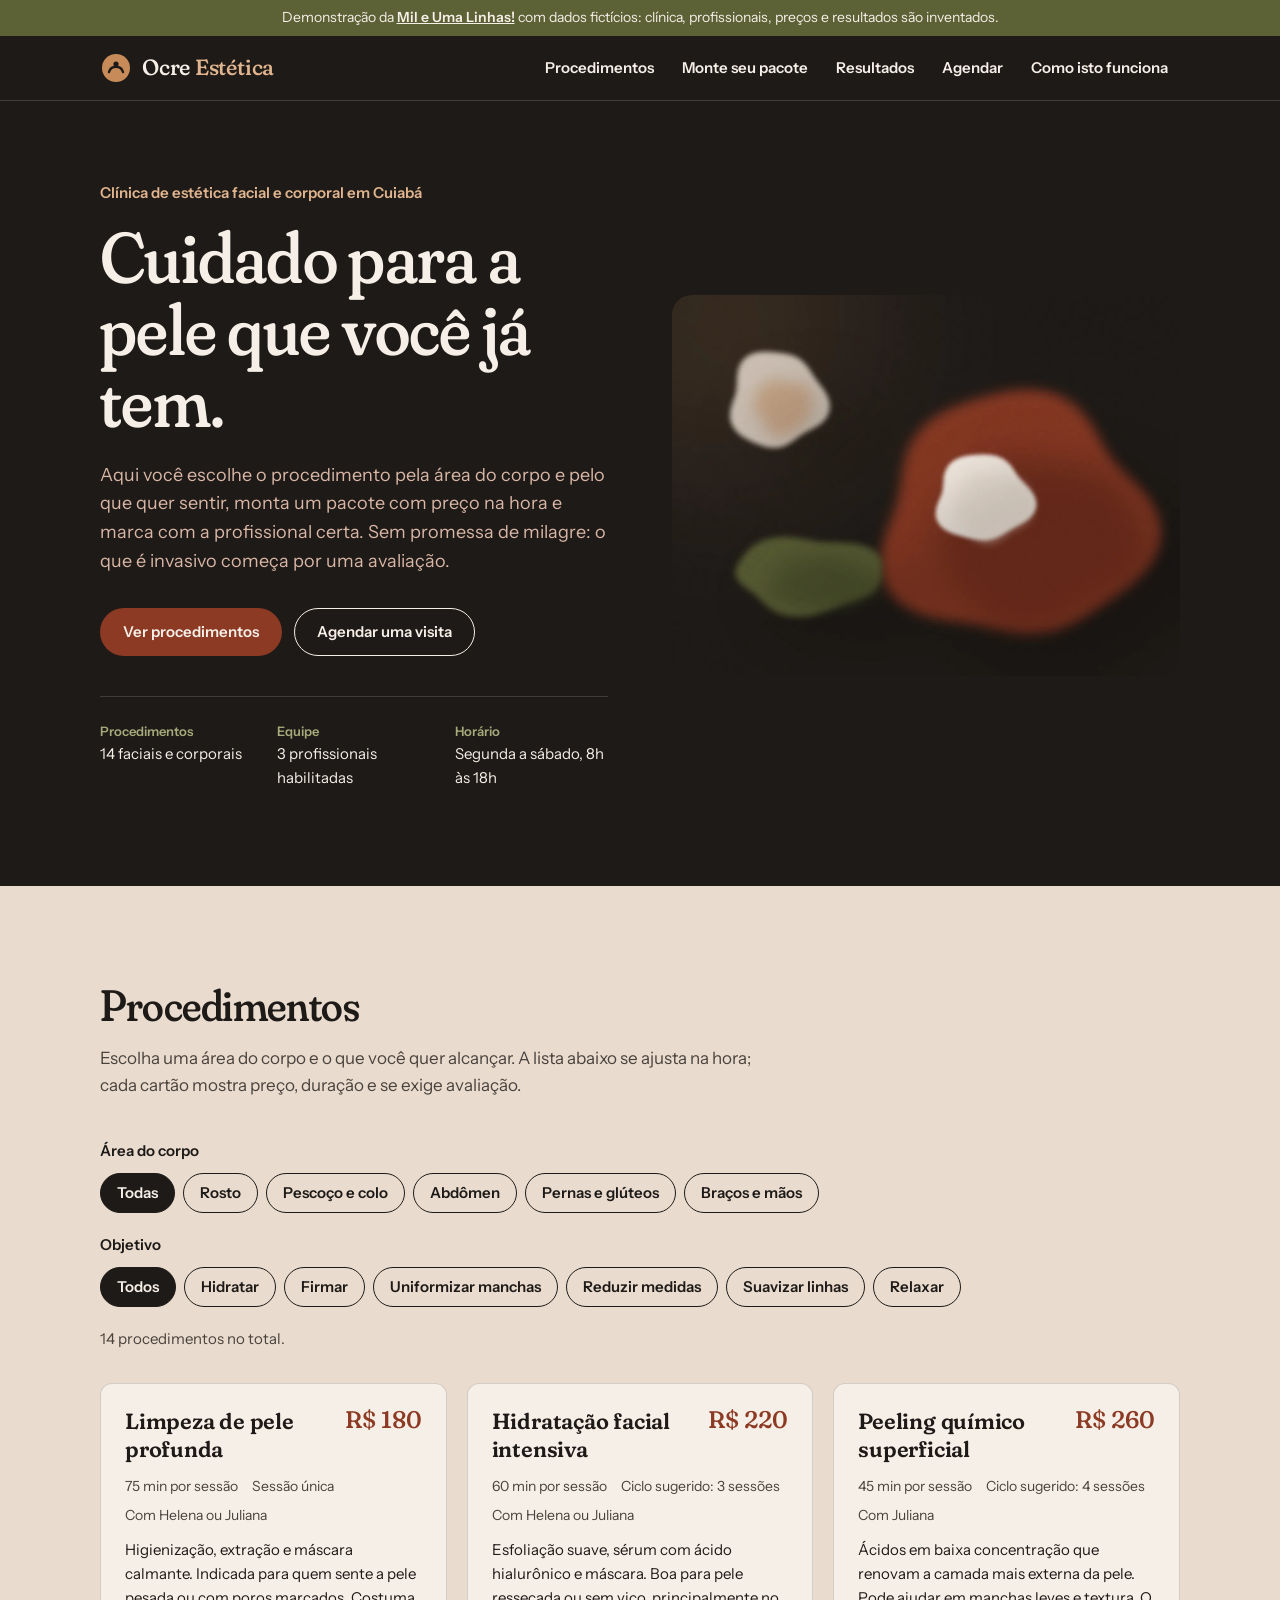
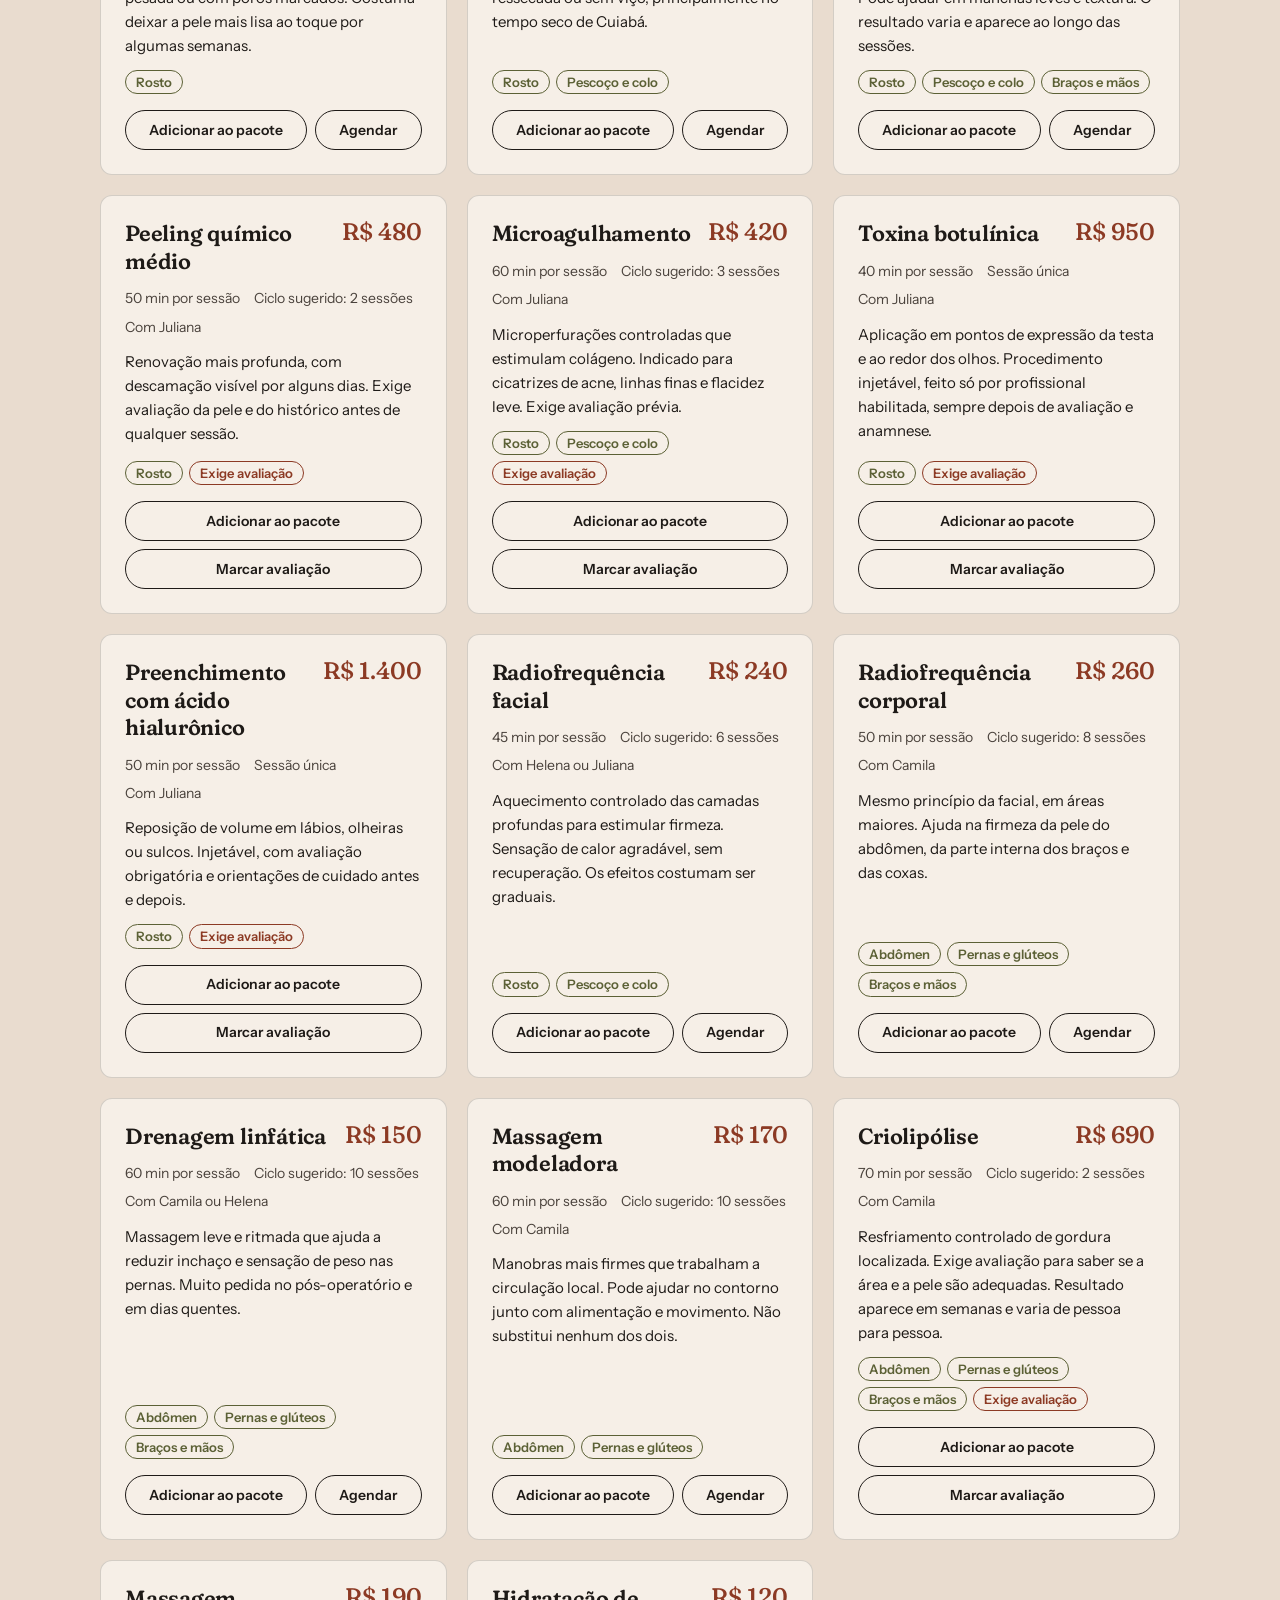
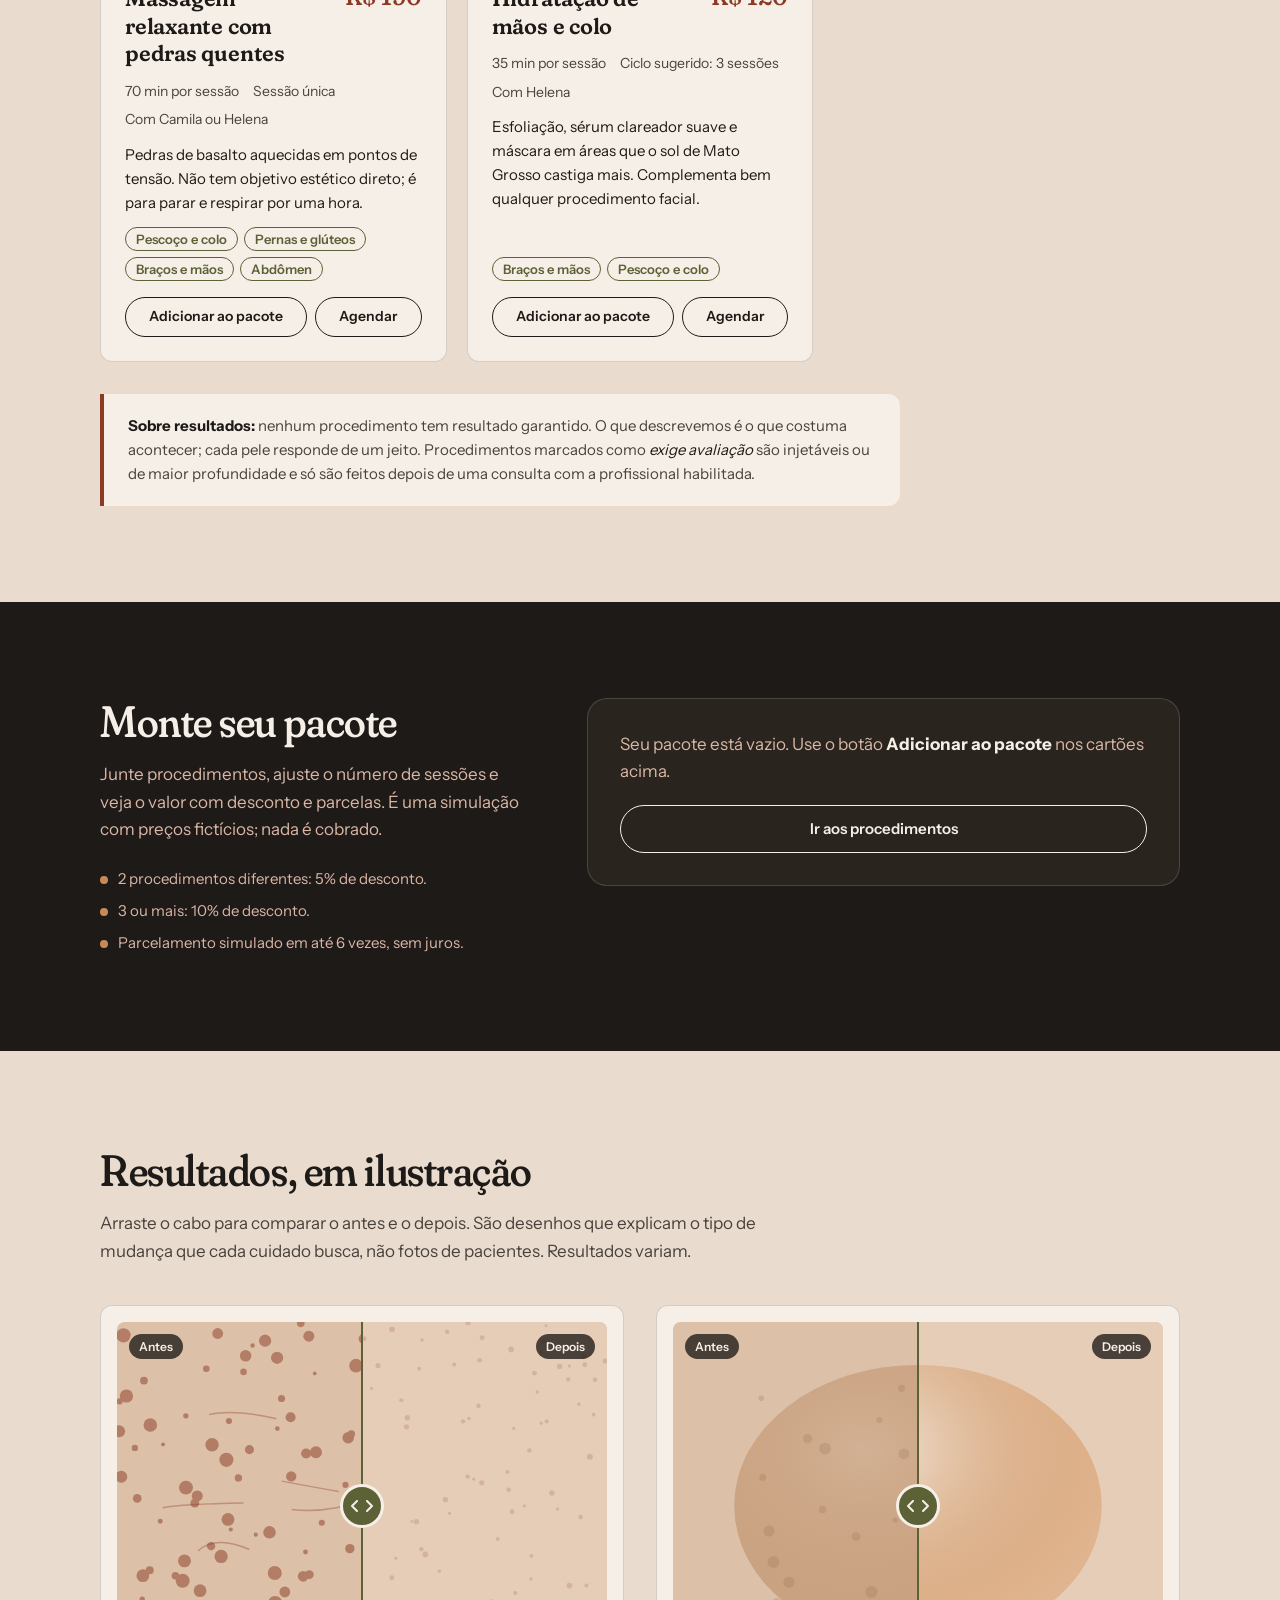
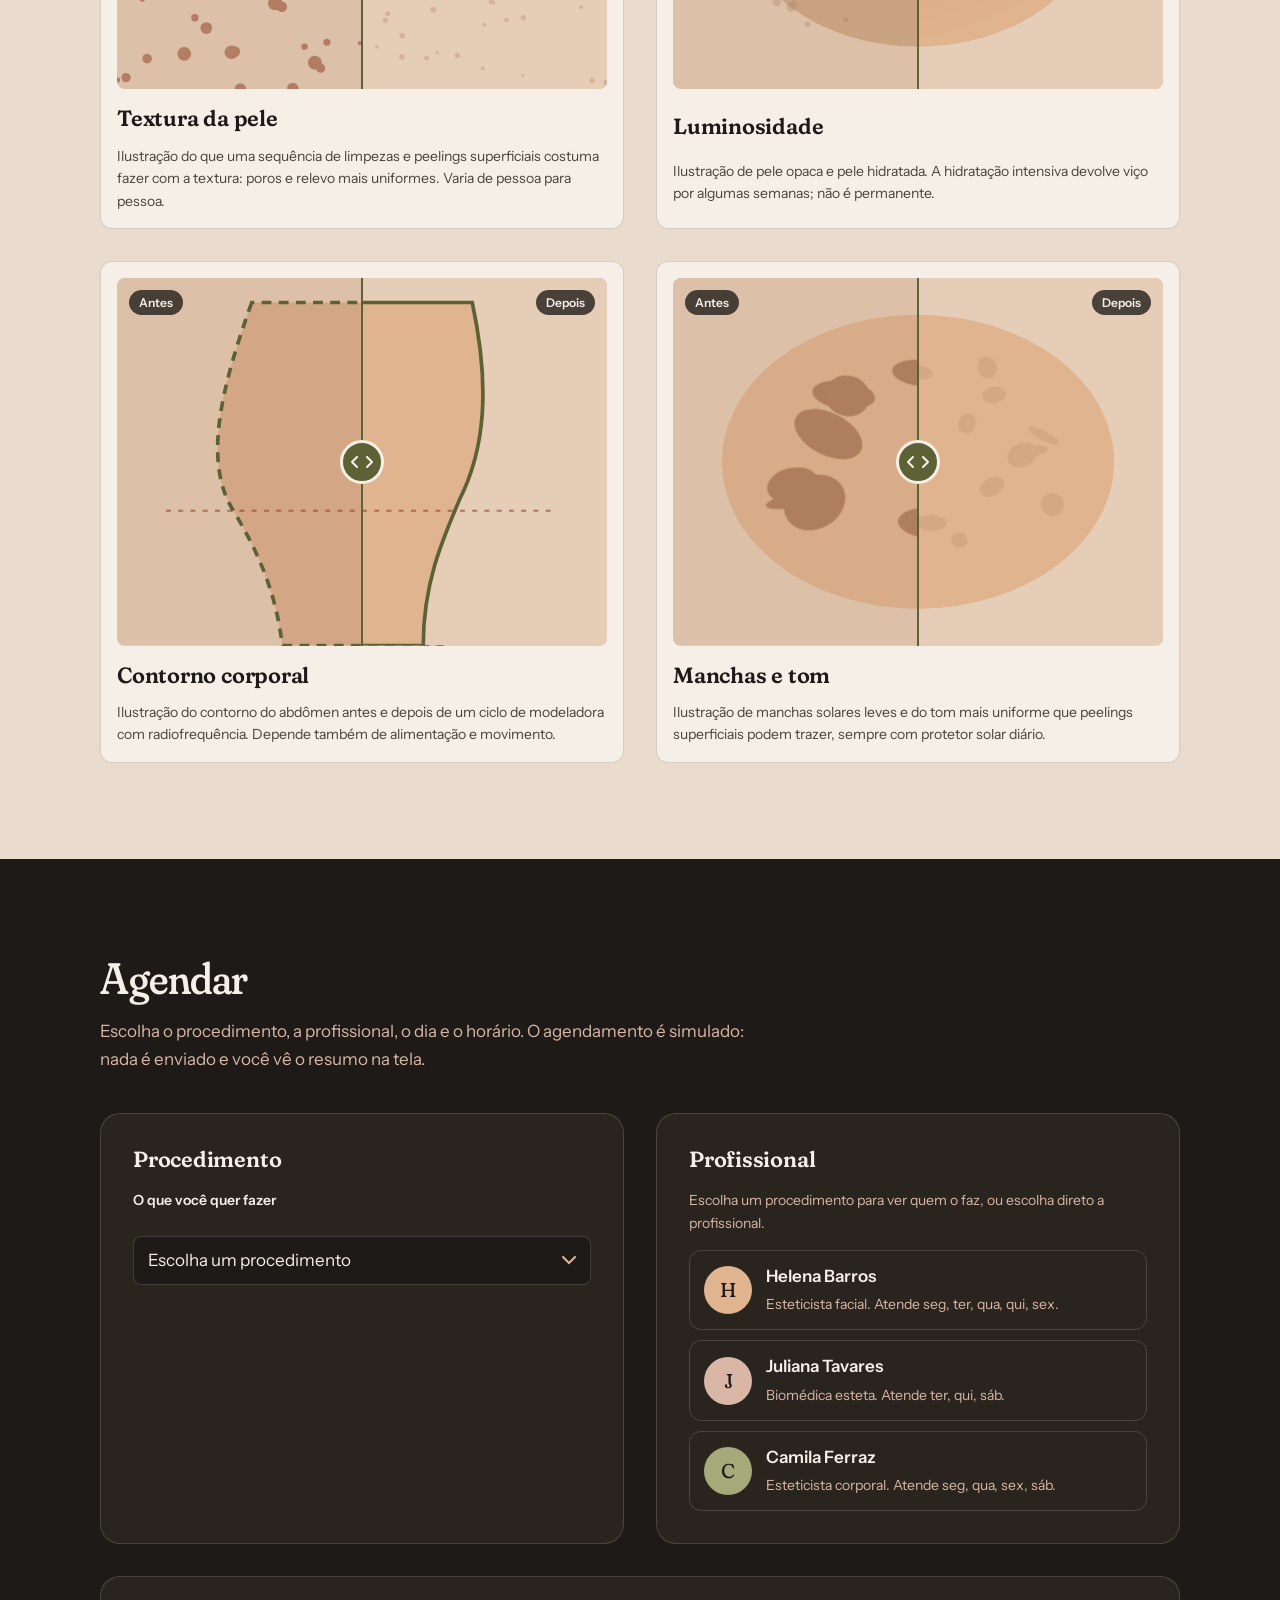
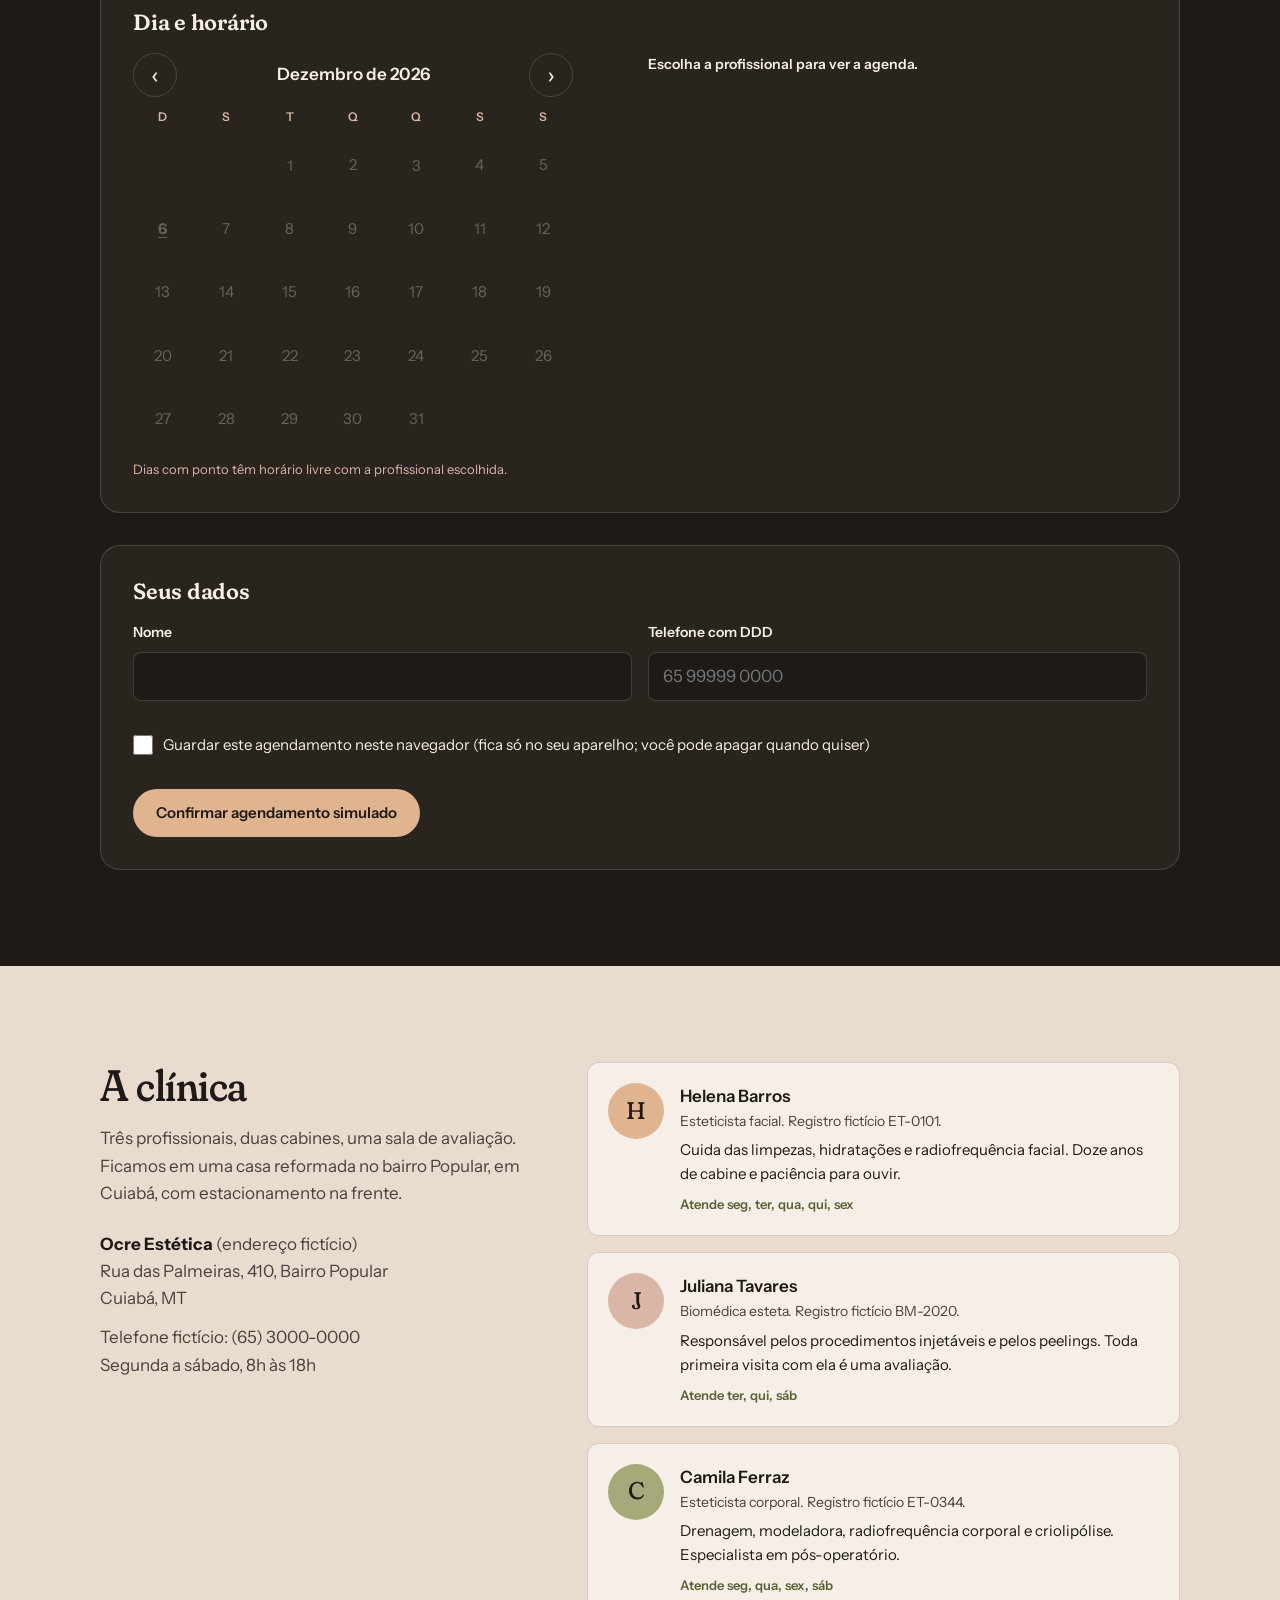
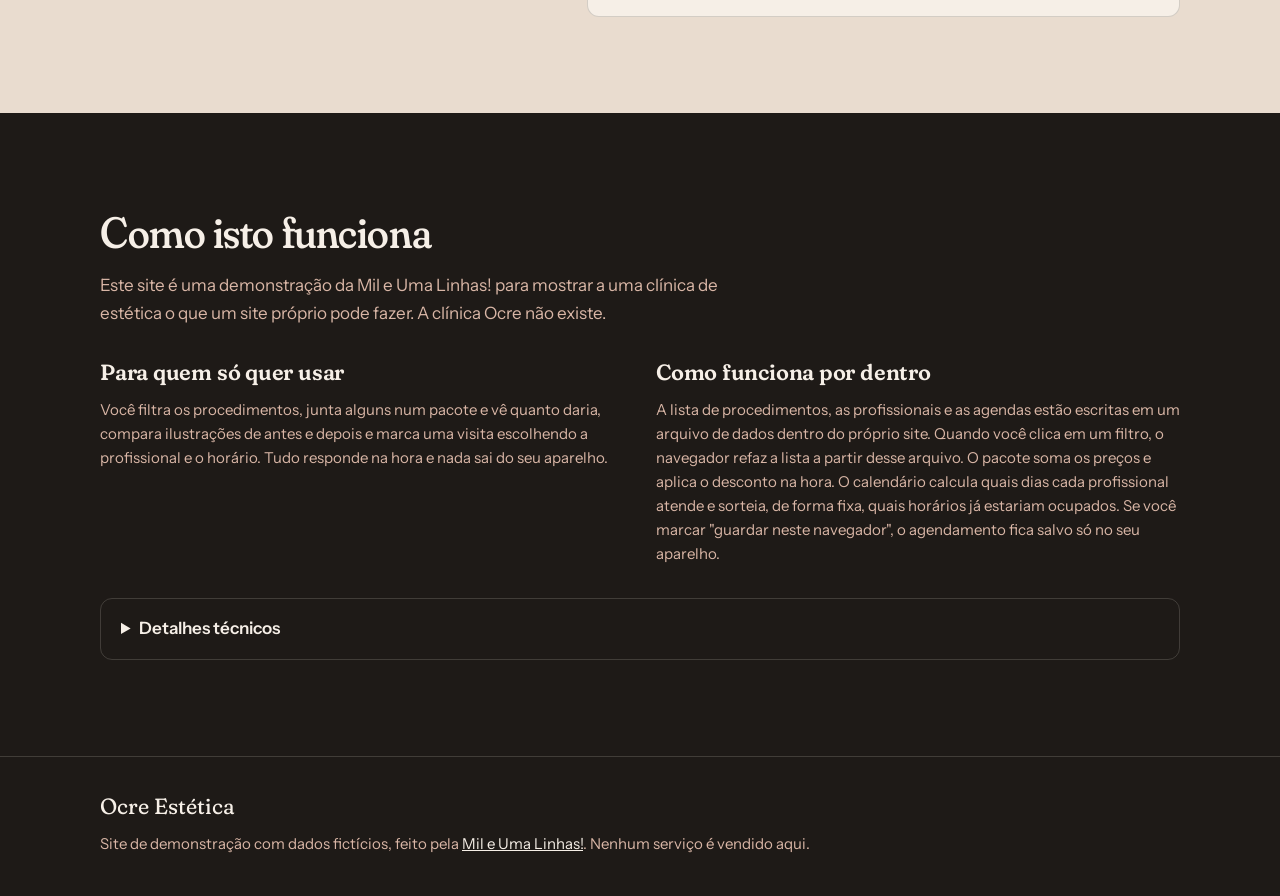
==== index.html @ 1f89259c "Cria vitrine Ocre Estética Site estático de demonstração para clínica de estética, em HTML, CSS e Ja" ====
<!DOCTYPE html>
<html lang="pt-BR">
<head>
  <meta charset="utf-8">
  <meta name="viewport" content="width=device-width, initial-scale=1">
  <meta http-equiv="Content-Security-Policy" content="default-src 'self'; script-src 'self'; style-src 'self'; img-src 'self' data:; font-src 'self'; connect-src 'none'; object-src 'none'; base-uri 'self'; form-action 'none'">
  <title>Ocre Estética | Cuidado para a pele que você já tem</title>
  <meta name="description" content="Site de demonstração de uma clínica de estética fictícia: catálogo de procedimentos com filtro por área e objetivo, simulador de pacote, galeria de resultados ilustrada e agendamento simulado com escolha de profissional. Feito pela Mil e Uma Linhas!.">
  <meta name="theme-color" content="#1E1A17">
  <link rel="canonical" href="https://toshiro01001.github.io/estetica/">
  <link rel="icon" href="favicon.svg" type="image/svg+xml">
  <link rel="preload" href="fonts/fraunces-latin-full-normal.woff2" as="font" type="font/woff2" crossorigin>
  <link rel="preload" href="fonts/instrument-sans-latin-wght-normal.woff2" as="font" type="font/woff2" crossorigin>
  <link rel="stylesheet" href="css/estilo.css">
</head>
<body>
  <a class="pular" href="#conteudo">Pular para o conteúdo</a>

  <p class="faixa-demo">Demonstração da <a href="https://mileumalinhas.com.br">Mil e Uma Linhas!</a> com dados fictícios: clínica, profissionais, preços e resultados são inventados.</p>

  <header class="topo">
    <div class="miolo topo-miolo">
      <a class="marca" href="#inicio" aria-label="Ocre Estética, início">
        <svg class="marca-sinal" viewBox="0 0 32 32" aria-hidden="true" focusable="false">
          <circle cx="16" cy="16" r="14" fill="#C68B59"/>
          <path d="M9 20c2-7 12-7 14 0" stroke="#1E1A17" stroke-width="2.4" fill="none" stroke-linecap="round"/>
          <circle cx="16" cy="12" r="2.6" fill="#1E1A17"/>
        </svg>
        <span class="marca-nome">Ocre <em>Estética</em></span>
      </a>
      <button class="menu-botao" id="menu-botao" type="button" aria-expanded="false" aria-controls="menu">
        <span class="menu-botao-traco" aria-hidden="true"></span>
        <span class="menu-botao-texto">Menu</span>
      </button>
      <nav class="menu" id="menu" aria-label="Seções do site">
        <ul>
          <li><a href="#procedimentos">Procedimentos</a></li>
          <li><a href="#pacote">Monte seu pacote</a></li>
          <li><a href="#resultados">Resultados</a></li>
          <li><a href="#agendar">Agendar</a></li>
          <li><a href="#como-funciona">Como isto funciona</a></li>
        </ul>
      </nav>
    </div>
  </header>

  <main id="conteudo">

    <!-- ABERTURA -->
    <section class="hero" id="inicio" aria-labelledby="hero-titulo">
      <div class="miolo hero-grade">
        <div class="hero-texto">
          <p class="hero-chapeu">Clínica de estética facial e corporal em Cuiabá</p>
          <h1 id="hero-titulo">Cuidado para a pele que você já tem.</h1>
          <p class="hero-apoio">Aqui você escolhe o procedimento pela área do corpo e pelo que quer sentir, monta um pacote com preço na hora e marca com a profissional certa. Sem promessa de milagre: o que é invasivo começa por uma avaliação.</p>
          <div class="hero-acoes">
            <a class="botao botao-principal" href="#procedimentos">Ver procedimentos</a>
            <a class="botao botao-secundario" href="#agendar">Agendar uma visita</a>
          </div>
          <dl class="hero-fatos">
            <div><dt>Procedimentos</dt><dd>14 faciais e corporais</dd></div>
            <div><dt>Equipe</dt><dd>3 profissionais habilitadas</dd></div>
            <div><dt>Horário</dt><dd>Segunda a sábado, 8h às 18h</dd></div>
          </dl>
        </div>
        <figure class="hero-figura">
          <img class="hero-foto" src="img/hero.webp" width="1600" height="1200" alt="Composição abstrata nas cores da clínica: formas de argila, linho e oliva sobre fundo escuro e quente." fetchpriority="high">
        </figure>
      </div>
    </section>

    <!-- CATÁLOGO -->
    <section class="secao secao-clara" id="procedimentos" aria-labelledby="proc-titulo">
      <div class="miolo">
        <div class="secao-cabeca">
          <h2 id="proc-titulo">Procedimentos</h2>
          <p class="secao-frase">Escolha uma área do corpo e o que você quer alcançar. A lista abaixo se ajusta na hora; cada cartão mostra preço, duração e se exige avaliação.</p>
        </div>
        <form class="filtros" id="filtros" aria-label="Filtrar procedimentos">
          <fieldset class="filtro-grupo">
            <legend>Área do corpo</legend>
            <div class="chips" id="chips-area"></div>
          </fieldset>
          <fieldset class="filtro-grupo">
            <legend>Objetivo</legend>
            <div class="chips" id="chips-objetivo"></div>
          </fieldset>
          <p class="filtro-resumo" id="filtro-resumo" aria-live="polite"></p>
        </form>
        <ul class="catalogo" id="catalogo" aria-live="polite"></ul>
        <p class="aviso-etico"><strong>Sobre resultados:</strong> nenhum procedimento tem resultado garantido. O que descrevemos é o que costuma acontecer; cada pele responde de um jeito. Procedimentos marcados como <em>exige avaliação</em> são injetáveis ou de maior profundidade e só são feitos depois de uma consulta com a profissional habilitada.</p>
      </div>
    </section>

    <!-- SIMULADOR DE PACOTE -->
    <section class="secao secao-escura" id="pacote" aria-labelledby="pacote-titulo">
      <div class="miolo pacote-grade">
        <div class="pacote-texto">
          <h2 id="pacote-titulo">Monte seu pacote</h2>
          <p class="secao-frase">Junte procedimentos, ajuste o número de sessões e veja o valor com desconto e parcelas. É uma simulação com preços fictícios; nada é cobrado.</p>
          <ul class="pacote-regras">
            <li>2 procedimentos diferentes: 5% de desconto.</li>
            <li>3 ou mais: 10% de desconto.</li>
            <li>Parcelamento simulado em até 6 vezes, sem juros.</li>
          </ul>
        </div>
        <div class="pacote-painel">
          <div class="pacote-vazio" id="pacote-vazio">
            <p>Seu pacote está vazio. Use o botão <strong>Adicionar ao pacote</strong> nos cartões acima.</p>
            <a class="botao botao-secundario botao-sobre-escuro" href="#procedimentos">Ir aos procedimentos</a>
          </div>
          <ul class="pacote-lista" id="pacote-lista" hidden></ul>
          <div class="pacote-totais" id="pacote-totais" hidden>
            <dl class="pacote-linhas">
              <div><dt>Subtotal</dt><dd id="pacote-subtotal">R$ 0</dd></div>
              <div><dt>Desconto <span id="pacote-desconto-pct"></span></dt><dd id="pacote-desconto">R$ 0</dd></div>
            </dl>
            <p class="pacote-total"><span class="pacote-total-rotulo">Total simulado</span> <strong id="pacote-total" aria-live="polite">R$ 0</strong></p>
            <div class="pacote-parcelas">
              <label for="pacote-vezes">Parcelar em</label>
              <select id="pacote-vezes">
                <option value="1">1 vez</option>
                <option value="2">2 vezes</option>
                <option value="3">3 vezes</option>
                <option value="4">4 vezes</option>
                <option value="5">5 vezes</option>
                <option value="6">6 vezes</option>
              </select>
              <p class="pacote-parcela" id="pacote-parcela" aria-live="polite"></p>
            </div>
            <p class="pacote-tempo" id="pacote-tempo"></p>
            <div class="pacote-acoes">
              <a class="botao botao-principal-escuro" href="#agendar" id="pacote-agendar">Agendar a primeira sessão</a>
              <button class="botao botao-texto" type="button" id="pacote-limpar">Esvaziar pacote</button>
            </div>
          </div>
        </div>
      </div>
    </section>

    <!-- GALERIA -->
    <section class="secao secao-clara" id="resultados" aria-labelledby="res-titulo">
      <div class="miolo">
        <div class="secao-cabeca">
          <h2 id="res-titulo">Resultados, em ilustração</h2>
          <p class="secao-frase">Arraste o cabo para comparar o antes e o depois. São desenhos que explicam o tipo de mudança que cada cuidado busca, não fotos de pacientes. Resultados variam.</p>
        </div>
        <div class="galeria" id="galeria"></div>
      </div>
    </section>

    <!-- AGENDAMENTO -->
    <section class="secao secao-escura" id="agendar" aria-labelledby="ag-titulo">
      <div class="miolo">
        <div class="secao-cabeca">
          <h2 id="ag-titulo">Agendar</h2>
          <p class="secao-frase">Escolha o procedimento, a profissional, o dia e o horário. O agendamento é simulado: nada é enviado e você vê o resumo na tela.</p>
        </div>
        <form class="agenda" id="agenda" novalidate>
          <div class="agenda-passo">
            <h3>Procedimento</h3>
            <label class="rotulo" for="ag-proc">O que você quer fazer</label>
            <select id="ag-proc" required></select>
            <p class="agenda-aviso" id="ag-aviso-invasivo" hidden>Este procedimento exige avaliação. A visita será marcada como <strong>avaliação</strong>, sem custo, com a profissional habilitada. O procedimento em si só acontece depois, se for indicado.</p>
          </div>

          <div class="agenda-passo">
            <h3>Profissional</h3>
            <p class="agenda-dica" id="ag-prof-dica">Mostramos só quem faz o procedimento escolhido.</p>
            <div class="profissionais" id="ag-profissionais" role="radiogroup" aria-label="Escolha a profissional"></div>
          </div>

          <div class="agenda-passo agenda-passo-cal" id="ag-cal">
            <h3>Dia e horário</h3>
            <div class="calendario">
              <div class="cal-cabeca">
                <button class="cal-nav" type="button" id="cal-anterior" aria-label="Mês anterior">&#8249;</button>
                <p class="cal-mes" id="cal-mes" aria-live="polite"></p>
                <button class="cal-nav" type="button" id="cal-proximo" aria-label="Próximo mês">&#8250;</button>
              </div>
              <div class="cal-semana" aria-hidden="true"><span>D</span><span>S</span><span>T</span><span>Q</span><span>Q</span><span>S</span><span>S</span></div>
              <div class="cal-grade" id="cal-grade" role="grid" aria-label="Dias do mês"></div>
              <p class="cal-legenda">Dias com ponto têm horário livre com a profissional escolhida.</p>
            </div>
            <div class="horarios">
              <p class="rotulo" id="horarios-rotulo">Escolha um dia para ver os horários.</p>
              <div class="horarios-lista" id="horarios-lista" role="radiogroup" aria-labelledby="horarios-rotulo"></div>
            </div>
          </div>

          <div class="agenda-passo agenda-passo-dados">
            <h3>Seus dados</h3>
            <div class="campos">
              <div class="campo">
                <label for="ag-nome">Nome</label>
                <input id="ag-nome" type="text" autocomplete="name" required minlength="3">
              </div>
              <div class="campo">
                <label for="ag-fone">Telefone com DDD</label>
                <input id="ag-fone" type="tel" inputmode="numeric" autocomplete="tel" required placeholder="65 99999 0000">
              </div>
            </div>
            <label class="caixa"><input type="checkbox" id="ag-guardar"> Guardar este agendamento neste navegador (fica só no seu aparelho; você pode apagar quando quiser)</label>
            <p class="agenda-erro" id="ag-erro" role="alert" hidden></p>
            <button class="botao botao-principal-escuro" type="submit">Confirmar agendamento simulado</button>
          </div>
        </form>

        <div class="resumo" id="ag-resumo" hidden tabindex="-1" aria-live="polite">
          <h3>Agendamento simulado</h3>
          <dl class="resumo-lista" id="ag-resumo-lista"></dl>
          <p class="resumo-nota">Em um site de verdade, esta confirmação chegaria por WhatsApp ou e-mail. Aqui, nada foi enviado.</p>
          <button class="botao botao-texto" type="button" id="ag-novo">Fazer outro agendamento</button>
        </div>

        <div class="meus" id="meus" hidden>
          <h3>Agendamentos guardados neste navegador</h3>
          <ul id="meus-lista"></ul>
          <button class="botao botao-texto" type="button" id="meus-apagar">Apagar todos</button>
        </div>
      </div>
    </section>

    <!-- EQUIPE E ENDEREÇO -->
    <section class="secao secao-clara" id="clinica" aria-labelledby="clinica-titulo">
      <div class="miolo clinica-grade">
        <div>
          <h2 id="clinica-titulo">A clínica</h2>
          <p class="secao-frase">Três profissionais, duas cabines, uma sala de avaliação. Ficamos em uma casa reformada no bairro Popular, em Cuiabá, com estacionamento na frente.</p>
          <address class="endereco">
            <p><strong>Ocre Estética</strong> (endereço fictício)<br>Rua das Palmeiras, 410, Bairro Popular<br>Cuiabá, MT</p>
            <p>Telefone fictício: (65) 3000-0000<br>Segunda a sábado, 8h às 18h</p>
          </address>
        </div>
        <ul class="equipe" id="equipe"></ul>
      </div>
    </section>

    <!-- COMO ISTO FUNCIONA -->
    <section class="secao secao-escura" id="como-funciona" aria-labelledby="como-titulo">
      <div class="miolo como">
        <h2 id="como-titulo">Como isto funciona</h2>
        <p class="secao-frase">Este site é uma demonstração da Mil e Uma Linhas! para mostrar a uma clínica de estética o que um site próprio pode fazer. A clínica Ocre não existe.</p>
        <div class="como-colunas">
          <div class="como-bloco">
            <h3>Para quem só quer usar</h3>
            <p>Você filtra os procedimentos, junta alguns num pacote e vê quanto daria, compara ilustrações de antes e depois e marca uma visita escolhendo a profissional e o horário. Tudo responde na hora e nada sai do seu aparelho.</p>
          </div>
          <div class="como-bloco">
            <h3>Como funciona por dentro</h3>
            <p>A lista de procedimentos, as profissionais e as agendas estão escritas em um arquivo de dados dentro do próprio site. Quando você clica em um filtro, o navegador refaz a lista a partir desse arquivo. O pacote soma os preços e aplica o desconto na hora. O calendário calcula quais dias cada profissional atende e sorteia, de forma fixa, quais horários já estariam ocupados. Se você marcar "guardar neste navegador", o agendamento fica salvo só no seu aparelho.</p>
          </div>
        </div>
        <details class="tecnico">
          <summary>Detalhes técnicos</summary>
          <ul>
            <li>HTML, CSS e JavaScript puros, sem framework, sem biblioteca, sem CDN. Fontes Fraunces e Instrument Sans servidas localmente (SIL OFL).</li>
            <li><code>Content-Security-Policy</code> por meta: <code>default-src 'self'</code>, sem script nem estilo inline. O comparador e o calendário mudam estilos via CSSOM (<code>style.setProperty</code>), permitido pela política.</li>
            <li>Dados em <code>js/dados.js</code> (constantes); lógica em <code>js/app.js</code>. Nenhuma requisição de rede além dos arquivos estáticos: <code>connect-src 'none'</code>.</li>
            <li>Horários ocupados vêm de um hash determinístico de (profissional, data, horário), então a agenda é igual para todo visitante e não muda ao recarregar.</li>
            <li><code>localStorage</code> só com a chave <code>ocre-agendamentos</code>, e só se a pessoa marcar a caixa. Botão "Apagar todos" remove a chave.</li>
            <li>Comparador: duas camadas SVG; a de cima recebe <code>clip-path: inset()</code> controlado por um <code>input type="range"</code>, acessível por teclado e toque.</li>
            <li>Testes em <code>tests/site.cjs</code> com Playwright: 1280x900, iPhone 13 e 320px; checa rolagem horizontal, texto cortado, console e cada função.</li>
          </ul>
        </details>
      </div>
    </section>
  </main>

  <footer class="rodape">
    <div class="miolo rodape-miolo">
      <p class="rodape-marca">Ocre Estética</p>
      <p>Site de demonstração com dados fictícios, feito pela <a href="https://mileumalinhas.com.br">Mil e Uma Linhas!</a>. Nenhum serviço é vendido aqui.</p>
    </div>
  </footer>

  <script src="js/dados.js"></script>
  <script src="js/app.js"></script>
</body>
</html>
---- css/estilo.css ----
/* Ocre Estética: folha de estilo única. Identidade em docs/identidade.md. */

@font-face {
  font-family: "Fraunces";
  font-style: normal;
  font-display: swap;
  font-weight: 100 900;
  src: url("../fonts/fraunces-latin-full-normal.woff2") format("woff2-variations");
}
@font-face {
  font-family: "Instrument Sans";
  font-style: normal;
  font-display: swap;
  font-weight: 400 700;
  src: url("../fonts/instrument-sans-latin-wght-normal.woff2") format("woff2-variations");
}

:root {
  --fuligem: #1E1A17;
  --fuligem-2: #2A241F;
  --areia: #E9DCCF;
  --linho: #F6EFE7;
  --argila: #8C3A24;
  --argila-escura: #70301D;
  --argila-clara: #D9B6A6;
  --oliva: #5C6136;
  --oliva-claro: #A6AA7A;
  --ocre: #C68B59;
  --ocre-claro: #E0B48E;
  --grafite: #4A423C;
  --borda-clara: rgba(30, 26, 23, 0.16);
  --borda-escura: rgba(246, 239, 231, 0.16);
  --serifa: "Fraunces", Georgia, "Times New Roman", serif;
  --sans: "Instrument Sans", "Helvetica Neue", Arial, sans-serif;
  --raio-g: 20px;
  --raio-m: 12px;
  --raio-p: 8px;
  --largura: 1160px;
  --margem: 20px;
  --foco: 3px solid var(--ocre);
}

*, *::before, *::after { box-sizing: border-box; }
html { scroll-behavior: smooth; -webkit-text-size-adjust: 100%; }
body {
  margin: 0;
  font-family: var(--sans);
  font-size: 1.0625rem;
  line-height: 1.6;
  color: var(--fuligem);
  background: var(--areia);
  overflow-x: hidden;
}
img, svg { display: block; max-width: 100%; height: auto; }
h1, h2, h3 {
  font-family: var(--serifa);
  font-variation-settings: "SOFT" 100, "WONK" 1, "opsz" 144;
  font-weight: 500;
  margin: 0;
  letter-spacing: -0.01em;
  overflow-wrap: anywhere;
}
h1 { font-size: clamp(2.5rem, 2rem + 3.6vw, 4.5rem); line-height: 1; }
h2 { font-size: clamp(1.875rem, 1.5rem + 1.6vw, 2.75rem); line-height: 1.08; }
h3 { font-size: clamp(1.25rem, 1.15rem + 0.4vw, 1.375rem); line-height: 1.25; font-weight: 600; font-variation-settings: "SOFT" 100, "WONK" 0, "opsz" 24; }
p { margin: 0; }
ul, ol { margin: 0; padding: 0; list-style: none; }
dl, dd { margin: 0; }
a { color: inherit; }
button, input, select { font: inherit; color: inherit; }
button { cursor: pointer; }
:focus-visible { outline: var(--foco); outline-offset: 3px; }
[hidden] { display: none !important; }
code { font-family: ui-monospace, "SFMono-Regular", Menlo, Consolas, monospace; font-size: 0.92em; background: rgba(246, 239, 231, 0.1); padding: 0.05em 0.35em; border-radius: 4px; }

.miolo { width: 100%; max-width: var(--largura); margin: 0 auto; padding-left: var(--margem); padding-right: var(--margem); }
@media (min-width: 720px) { :root { --margem: 40px; } }

/* Acessibilidade */
.pular { position: absolute; left: -999px; top: 8px; background: var(--ocre-claro); color: var(--fuligem); padding: 8px 16px; border-radius: var(--raio-p); z-index: 100; font-weight: 600; }
.pular:focus { left: 8px; }
.visual-oculto { position: absolute !important; width: 1px; height: 1px; overflow: hidden; clip: rect(0 0 0 0); white-space: nowrap; }

/* Faixa de demonstração */
.faixa-demo {
  background: var(--oliva);
  color: var(--linho);
  font-size: 0.875rem;
  line-height: 1.4;
  text-align: center;
  padding: 8px var(--margem);
}
.faixa-demo a { color: var(--linho); font-weight: 600; }

/* Topo */
.topo { background: var(--fuligem); color: var(--linho); position: sticky; top: 0; z-index: 50; border-bottom: 1px solid var(--borda-escura); }
.topo-miolo { display: flex; align-items: center; justify-content: space-between; gap: 16px; min-height: 64px; flex-wrap: wrap; }
.marca { display: inline-flex; align-items: center; gap: 10px; text-decoration: none; }
.marca-sinal { width: 32px; height: 32px; flex: none; }
.marca-nome { font-family: var(--serifa); font-variation-settings: "SOFT" 100, "WONK" 1, "opsz" 36; font-size: 1.375rem; font-weight: 500; letter-spacing: -0.01em; }
.marca-nome em { font-style: normal; color: var(--ocre-claro); }
.menu-botao { display: inline-flex; align-items: center; gap: 10px; background: none; border: 1px solid var(--borda-escura); border-radius: 999px; padding: 8px 16px; color: var(--linho); font-weight: 600; font-size: 0.9375rem; }
.menu-botao-traco { width: 18px; height: 2px; background: currentColor; position: relative; }
.menu-botao-traco::before, .menu-botao-traco::after { content: ""; position: absolute; left: 0; width: 18px; height: 2px; background: currentColor; }
.menu-botao-traco::before { top: -6px; }
.menu-botao-traco::after { top: 6px; }
.menu { display: none; width: 100%; padding-bottom: 12px; }
.menu.aberto { display: block; }
.menu ul { display: flex; flex-direction: column; gap: 4px; }
.menu a { display: block; padding: 10px 12px; border-radius: var(--raio-p); text-decoration: none; font-weight: 600; font-size: 0.9375rem; }
.menu a:hover { background: var(--fuligem-2); }
@media (min-width: 900px) {
  .menu-botao { display: none; }
  .menu { display: block; width: auto; padding: 0; }
  .menu ul { flex-direction: row; gap: 4px; }
}

/* Botões */
.botao {
  display: inline-flex; align-items: center; justify-content: center; gap: 8px;
  min-height: 48px; padding: 12px 22px; border-radius: 999px;
  font-weight: 600; font-size: 0.9375rem; line-height: 1.2; text-decoration: none; text-align: center;
  border: 1px solid transparent; transition: background-color 150ms, color 150ms, border-color 150ms;
}
.botao-principal { background: var(--argila); color: var(--linho); }
.botao-principal:hover { background: var(--argila-escura); }
.botao-secundario { background: transparent; color: var(--fuligem); border-color: var(--fuligem); }
.botao-secundario:hover { background: rgba(30, 26, 23, 0.08); }
.botao-sobre-escuro, .hero .botao-secundario { color: var(--linho); border-color: var(--linho); }
.botao-sobre-escuro:hover, .hero .botao-secundario:hover { background: rgba(246, 239, 231, 0.1); }
.botao-principal-escuro { background: var(--ocre-claro); color: var(--fuligem); }
.botao-principal-escuro:hover { background: var(--ocre); }
.botao-texto { background: none; border: none; color: inherit; text-decoration: underline; text-underline-offset: 3px; padding-left: 8px; padding-right: 8px; }
.botao-pequeno { min-height: 40px; padding: 8px 16px; font-size: 0.875rem; }

/* Hero */
.hero { background: var(--fuligem); color: var(--linho); padding: 48px 0 64px; overflow: hidden; }
.hero-grade { display: grid; gap: 40px; align-items: center; }
.hero-chapeu { color: var(--ocre-claro); font-weight: 600; font-size: 0.9375rem; margin-bottom: 16px; }
.hero h1 { color: var(--linho); max-width: 11ch; }
.hero-apoio { margin-top: 24px; max-width: 52ch; color: var(--argila-clara); font-size: 1.125rem; }
.hero-acoes { display: flex; flex-wrap: wrap; gap: 12px; margin-top: 32px; }
.hero-fatos { display: grid; grid-template-columns: repeat(auto-fit, minmax(140px, 1fr)); gap: 16px 24px; margin-top: 40px; padding-top: 24px; border-top: 1px solid var(--borda-escura); }
.hero-fatos dt { font-size: 0.8125rem; color: var(--oliva-claro); font-weight: 600; }
.hero-fatos dd { font-size: 0.9375rem; color: var(--linho); }
.hero-figura { margin: 0; }
.hero-foto { width: 100%; aspect-ratio: 4 / 3; object-fit: cover; border-radius: var(--raio-g); background: var(--fuligem-2); }
@media (min-width: 900px) {
  .hero { padding: 80px 0 96px; }
  .hero-grade { grid-template-columns: minmax(0, 6fr) minmax(0, 6fr); gap: 64px; }
}
@media (prefers-reduced-motion: no-preference) {
  .hero-texto > * { animation: subir 700ms cubic-bezier(0.2, 0.7, 0.2, 1) both; }
  .hero-texto > :nth-child(2) { animation-delay: 80ms; }
  .hero-texto > :nth-child(3) { animation-delay: 160ms; }
  .hero-texto > :nth-child(4) { animation-delay: 240ms; }
  .hero-texto > :nth-child(5) { animation-delay: 320ms; }
  .hero-foto { animation: aproximar 900ms 200ms cubic-bezier(0.2, 0.7, 0.2, 1) both; }
}
@keyframes subir { from { opacity: 0; transform: translateY(12px); } to { opacity: 1; transform: none; } }
@keyframes aproximar { from { opacity: 0; transform: scale(1.03); } to { opacity: 1; transform: none; } }

/* Seções */
.secao { padding: 64px 0; }
.secao-clara { background: var(--areia); color: var(--fuligem); }
.secao-escura { background: var(--fuligem); color: var(--linho); }
.secao-cabeca { max-width: 62ch; margin-bottom: 32px; }
.secao-frase { margin-top: 16px; font-size: 1.0625rem; }
.secao-clara .secao-frase { color: var(--grafite); }
.secao-escura .secao-frase { color: var(--argila-clara); }
@media (min-width: 900px) { .secao { padding: 96px 0; } .secao-cabeca { margin-bottom: 40px; } }

/* Filtros */
.filtros { display: grid; gap: 20px; margin-bottom: 32px; }
.filtro-grupo { border: none; padding: 0; margin: 0; min-width: 0; }
.filtro-grupo legend { font-weight: 600; font-size: 0.9375rem; margin-bottom: 10px; padding: 0; }
.chips { display: flex; flex-wrap: wrap; gap: 8px; }
.chip { position: relative; }
.chip input { position: absolute; opacity: 0; width: 1px; height: 1px; }
.chip span {
  display: inline-flex; align-items: center; min-height: 40px; padding: 6px 16px; border-radius: 999px;
  border: 1px solid var(--fuligem); font-size: 0.9375rem; font-weight: 600; background: transparent; color: var(--fuligem);
  transition: background-color 150ms, color 150ms;
}
.chip input:checked + span { background: var(--fuligem); color: var(--linho); }
.chip input:focus-visible + span { outline: var(--foco); outline-offset: 3px; }
.filtro-resumo { font-size: 0.9375rem; color: var(--grafite); }

/* Catálogo */
.catalogo { display: grid; gap: 16px; grid-template-columns: 1fr; }
@media (min-width: 720px) { .catalogo { grid-template-columns: repeat(2, minmax(0, 1fr)); } }
@media (min-width: 1024px) { .catalogo { grid-template-columns: repeat(3, minmax(0, 1fr)); gap: 20px; } }
.proc { background: var(--linho); border: 1px solid var(--borda-clara); border-radius: var(--raio-m); padding: 24px; display: flex; flex-direction: column; gap: 12px; transition: border-color 150ms; min-width: 0; }
.proc.no-pacote { border-color: var(--oliva); box-shadow: inset 0 0 0 1px var(--oliva); }
.proc-topo { display: flex; justify-content: space-between; align-items: flex-start; gap: 12px; }
.proc-preco { font-family: var(--serifa); font-variation-settings: "SOFT" 100, "opsz" 36; font-size: 1.5rem; font-weight: 500; color: var(--argila); white-space: nowrap; line-height: 1; }
.proc-meta { display: flex; flex-wrap: wrap; gap: 6px 14px; font-size: 0.875rem; color: var(--grafite); }
.proc-texto { font-size: 0.9375rem; flex: 1; }
.etiquetas { display: flex; flex-wrap: wrap; gap: 6px; }
.etiqueta { font-size: 0.8125rem; font-weight: 600; color: var(--oliva); border: 1px solid currentColor; border-radius: 999px; padding: 2px 10px; line-height: 1.4; }
.etiqueta-avaliacao { color: var(--argila); }
.proc-acoes { display: flex; flex-wrap: wrap; gap: 8px; margin-top: 4px; }
.proc-acoes .botao { flex: 1 1 auto; }
.proc-add { background: transparent; border-color: var(--fuligem); color: var(--fuligem); }
.proc-add:hover { background: rgba(30, 26, 23, 0.08); }
.proc-add.ativo { background: var(--oliva); border-color: var(--oliva); color: var(--linho); }
.vazio { grid-column: 1 / -1; background: var(--linho); border: 1px dashed var(--borda-clara); border-radius: var(--raio-m); padding: 32px 24px; }
.aviso-etico { margin-top: 32px; padding: 20px 24px; border-left: 4px solid var(--argila); background: var(--linho); border-radius: 0 var(--raio-m) var(--raio-m) 0; font-size: 0.9375rem; color: var(--grafite); max-width: 80ch; }
.aviso-etico strong, .aviso-etico em { color: var(--fuligem); }

/* Pacote */
.pacote-grade { display: grid; gap: 40px; }
@media (min-width: 900px) { .pacote-grade { grid-template-columns: minmax(0, 5fr) minmax(0, 7fr); gap: 64px; align-items: start; } }
.pacote-regras { margin-top: 24px; display: grid; gap: 8px; color: var(--argila-clara); font-size: 0.9375rem; }
.pacote-regras li { padding-left: 18px; position: relative; }
.pacote-regras li::before { content: ""; position: absolute; left: 0; top: 0.6em; width: 8px; height: 8px; border-radius: 50%; background: var(--ocre); }
.pacote-painel { background: var(--fuligem-2); border: 1px solid var(--borda-escura); border-radius: var(--raio-g); padding: 24px; }
@media (min-width: 720px) { .pacote-painel { padding: 32px; } }
.pacote-vazio { display: grid; gap: 20px; color: var(--argila-clara); }
.pacote-vazio strong { color: var(--linho); }
.pacote-lista { display: grid; gap: 12px; }
.pacote-item { display: grid; grid-template-columns: minmax(0, 1fr) auto; gap: 8px 16px; align-items: center; padding: 14px 0; border-bottom: 1px solid var(--borda-escura); }
.pacote-item-nome { font-weight: 600; }
.pacote-item-info { font-size: 0.875rem; color: var(--argila-clara); }
.pacote-item-valor { font-family: var(--serifa); font-variation-settings: "SOFT" 100, "opsz" 24; font-size: 1.25rem; text-align: right; white-space: nowrap; }
.pacote-item-controles { grid-column: 1 / -1; display: flex; align-items: center; gap: 12px; flex-wrap: wrap; }
.sessoes { display: inline-flex; align-items: center; border: 1px solid var(--borda-escura); border-radius: 999px; overflow: hidden; }
.sessoes button { width: 40px; height: 40px; background: none; border: none; color: var(--linho); font-size: 1.25rem; line-height: 1; }
.sessoes button:hover { background: rgba(246, 239, 231, 0.1); }
.sessoes button:focus-visible { outline-offset: -3px; }
.sessoes output { min-width: 72px; text-align: center; font-size: 0.875rem; font-weight: 600; }
.pacote-totais { margin-top: 24px; display: grid; gap: 16px; }
.pacote-linhas { display: grid; gap: 6px; font-size: 0.9375rem; color: var(--argila-clara); }
.pacote-linhas div { display: flex; justify-content: space-between; gap: 16px; }
.pacote-total { display: flex; justify-content: space-between; align-items: baseline; gap: 16px; flex-wrap: wrap; padding-top: 16px; border-top: 1px solid var(--borda-escura); }
.pacote-total-rotulo { font-weight: 600; }
.pacote-total strong { font-family: var(--serifa); font-variation-settings: "SOFT" 100, "WONK" 1, "opsz" 72; font-weight: 500; font-size: clamp(2.5rem, 2rem + 2vw, 3.5rem); line-height: 1; color: var(--ocre-claro); }
@media (prefers-reduced-motion: no-preference) { .pacote-total strong.pulso { animation: pulso 400ms ease-out; } }
@keyframes pulso { 0% { opacity: 0.4; } 100% { opacity: 1; } }
.pacote-parcelas { display: grid; gap: 8px; }
.pacote-parcelas label { font-size: 0.875rem; font-weight: 600; }
.pacote-parcelas select { max-width: 200px; }
.pacote-parcela { font-size: 1.0625rem; }
.pacote-parcela strong { color: var(--ocre-claro); }
.pacote-tempo { font-size: 0.875rem; color: var(--argila-clara); }
.pacote-acoes { display: flex; flex-wrap: wrap; gap: 12px; align-items: center; margin-top: 8px; }

/* Campos */
select, input[type="text"], input[type="tel"] {
  width: 100%; min-height: 48px; padding: 10px 14px; border-radius: var(--raio-p);
  border: 1px solid var(--borda-escura); background: var(--fuligem); color: var(--linho);
}
.secao-clara select, .secao-clara input[type="text"], .secao-clara input[type="tel"] { border-color: var(--borda-clara); background: var(--linho); color: var(--fuligem); }
select { appearance: none; -webkit-appearance: none; background-image: url("data:image/svg+xml,%3Csvg xmlns='http://www.w3.org/2000/svg' width='14' height='9' viewBox='0 0 14 9'%3E%3Cpath d='M1 1l6 6 6-6' fill='none' stroke='%23E0B48E' stroke-width='2' stroke-linecap='round'/%3E%3C/svg%3E"); background-repeat: no-repeat; background-position: right 14px center; padding-right: 40px; }
.rotulo, .campo label { display: block; font-size: 0.875rem; font-weight: 600; margin-bottom: 8px; }
.campos { display: grid; gap: 16px; }
@media (min-width: 720px) { .campos { grid-template-columns: 1fr 1fr; } }
.caixa { display: flex; gap: 10px; align-items: flex-start; font-size: 0.9375rem; margin: 16px 0; }
.caixa input { width: 20px; height: 20px; margin: 2px 0 0; flex: none; accent-color: var(--ocre); }

/* Galeria */
.galeria { display: grid; gap: 24px; }
@media (min-width: 720px) { .galeria { grid-template-columns: repeat(2, minmax(0, 1fr)); gap: 32px; } }
.comparador { background: var(--linho); border: 1px solid var(--borda-clara); border-radius: var(--raio-m); padding: 16px; display: grid; gap: 12px; }
.comparador-palco { position: relative; aspect-ratio: 4 / 3; border-radius: var(--raio-p); overflow: hidden; --corte: 50%; background: var(--areia); touch-action: pan-y; }
.comparador-palco svg { position: absolute; inset: 0; width: 100%; height: 100%; }
.comparador-depois { clip-path: inset(0 0 0 var(--corte)); }
.comparador-cabo { position: absolute; top: 0; bottom: 0; left: var(--corte); width: 2px; background: var(--oliva); transform: translateX(-1px); pointer-events: none; }
.comparador-cabo::after {
  content: ""; position: absolute; top: 50%; left: 50%; width: 44px; height: 44px; margin: -22px 0 0 -22px; border-radius: 50%;
  background: var(--oliva); border: 3px solid var(--linho);
  background-image: url("data:image/svg+xml,%3Csvg xmlns='http://www.w3.org/2000/svg' width='22' height='12' viewBox='0 0 22 12'%3E%3Cpath d='M6 1L1 6l5 5M16 1l5 5-5 5' fill='none' stroke='%23F6EFE7' stroke-width='2' stroke-linecap='round' stroke-linejoin='round'/%3E%3C/svg%3E");
  background-repeat: no-repeat; background-position: center;
}
.comparador-faixa { position: absolute; inset: 0; width: 100%; height: 100%; margin: 0; opacity: 0; cursor: ew-resize; -webkit-appearance: none; appearance: none; background: transparent; }
.comparador-faixa:focus-visible { opacity: 1; outline: var(--foco); outline-offset: -3px; }
.comparador-faixa:focus-visible::-webkit-slider-thumb { opacity: 0; }
.comparador-faixa::-webkit-slider-thumb { -webkit-appearance: none; width: 44px; height: 100%; }
.comparador-faixa::-moz-range-thumb { width: 44px; height: 100%; border: none; background: transparent; }
.comparador-faixa::-moz-range-track { background: transparent; }
.comparador-rotulos { position: absolute; top: 12px; left: 12px; right: 12px; display: flex; justify-content: space-between; pointer-events: none; }
.comparador-rotulos span { background: rgba(30, 26, 23, 0.78); color: var(--linho); font-size: 0.75rem; font-weight: 600; padding: 3px 10px; border-radius: 999px; }
.comparador h3 { margin-top: 4px; }
.comparador-legenda { font-size: 0.875rem; color: var(--grafite); }

/* Agenda */
.agenda { display: grid; gap: 32px; }
.agenda-passo { background: var(--fuligem-2); border: 1px solid var(--borda-escura); border-radius: var(--raio-g); padding: 24px; display: grid; gap: 16px; align-content: start; min-width: 0; }
@media (min-width: 720px) { .agenda-passo { padding: 32px; } }
@media (min-width: 1024px) {
  .agenda { grid-template-columns: 1fr 1fr; }
  .agenda-passo-cal { grid-column: 1 / -1; grid-template-columns: minmax(0, 1fr) minmax(0, 1fr); }
  .agenda-passo-cal h3 { grid-column: 1 / -1; }
  .agenda-passo-dados { grid-column: 1 / -1; }
}
.agenda-dica { font-size: 0.875rem; color: var(--argila-clara); }
.agenda-aviso { background: rgba(140, 58, 36, 0.25); border-left: 4px solid var(--ocre); padding: 12px 16px; border-radius: 0 var(--raio-p) var(--raio-p) 0; font-size: 0.9375rem; }
.profissionais { display: grid; gap: 10px; }
.prof { position: relative; }
.prof input { position: absolute; opacity: 0; width: 1px; height: 1px; }
.prof-cartao { display: grid; grid-template-columns: 48px minmax(0, 1fr); gap: 14px; align-items: center; padding: 12px 14px; border: 1px solid var(--borda-escura); border-radius: var(--raio-m); transition: border-color 150ms, background-color 150ms; }
.prof input:checked + .prof-cartao { border-color: var(--ocre-claro); background: rgba(224, 180, 142, 0.1); }
.prof input:focus-visible + .prof-cartao { outline: var(--foco); outline-offset: 3px; }
.prof input:disabled + .prof-cartao { opacity: 0.4; }
.prof-sinal { width: 48px; height: 48px; border-radius: 50%; display: grid; place-items: center; font-family: var(--serifa); font-variation-settings: "SOFT" 100, "opsz" 24; font-size: 1.25rem; color: var(--fuligem); }
.prof-sinal.ocre { background: var(--ocre-claro); }
.prof-sinal.argila { background: var(--argila-clara); }
.prof-sinal.oliva { background: var(--oliva-claro); }
.prof-nome { font-weight: 600; }
.prof-titulo { font-size: 0.875rem; color: var(--argila-clara); }
.prof-indisponivel { font-size: 0.875rem; color: var(--argila-clara); }

.calendario { display: grid; gap: 10px; max-width: 440px; }
.cal-cabeca { display: flex; align-items: center; justify-content: space-between; gap: 8px; }
.cal-mes { font-weight: 600; }
.cal-nav { width: 44px; height: 44px; border-radius: 50%; border: 1px solid var(--borda-escura); background: none; color: var(--linho); font-size: 1.5rem; line-height: 1; }
.cal-nav:hover { background: rgba(246, 239, 231, 0.1); }
.cal-semana, .cal-grade { display: grid; grid-template-columns: repeat(7, minmax(0, 1fr)); gap: 4px; }
.cal-semana span { text-align: center; font-size: 0.75rem; font-weight: 600; color: var(--argila-clara); }
.cal-dia { position: relative; aspect-ratio: 1; min-height: 36px; border-radius: var(--raio-p); border: 1px solid transparent; background: none; color: var(--linho); font-size: 0.9375rem; display: grid; place-items: center; }
.cal-dia:disabled { color: rgba(246, 239, 231, 0.3); cursor: default; }
.cal-dia.tem-vaga { border-color: var(--borda-escura); }
.cal-dia.tem-vaga::after { content: ""; position: absolute; bottom: 5px; left: 50%; width: 5px; height: 5px; margin-left: -2.5px; border-radius: 50%; background: var(--oliva-claro); }
.cal-dia.tem-vaga:hover { background: rgba(246, 239, 231, 0.08); }
.cal-dia.escolhido { background: var(--ocre-claro); color: var(--fuligem); border-color: var(--ocre-claro); }
.cal-dia.escolhido::after { background: var(--fuligem); }
.cal-dia.hoje { font-weight: 700; text-decoration: underline; text-underline-offset: 3px; }
.cal-legenda { font-size: 0.8125rem; color: var(--argila-clara); }
.horarios { display: grid; gap: 10px; align-content: start; }
.horarios-lista { display: grid; grid-template-columns: repeat(auto-fill, minmax(84px, 1fr)); gap: 8px; }
.horario { min-height: 44px; border-radius: var(--raio-p); border: 1px solid var(--borda-escura); background: none; color: var(--linho); font-weight: 600; font-size: 0.9375rem; }
.horario:hover:not(:disabled) { background: rgba(246, 239, 231, 0.08); }
.horario:disabled { color: rgba(246, 239, 231, 0.3); text-decoration: line-through; cursor: default; }
.horario.escolhido { background: var(--ocre-claro); color: var(--fuligem); border-color: var(--ocre-claro); }
.agenda-erro { color: var(--ocre-claro); font-weight: 600; font-size: 0.9375rem; }
.agenda button[type="submit"] { justify-self: start; }

.resumo, .meus { margin-top: 32px; background: var(--fuligem-2); border: 1px solid var(--ocre-claro); border-radius: var(--raio-g); padding: 24px; display: grid; gap: 16px; }
.meus { border-color: var(--borda-escura); }
.resumo-lista { display: grid; gap: 8px; }
.resumo-lista div { display: grid; grid-template-columns: minmax(0, 120px) minmax(0, 1fr); gap: 12px; font-size: 0.9375rem; }
.resumo-lista dt { color: var(--argila-clara); font-weight: 600; }
.resumo-nota { font-size: 0.875rem; color: var(--argila-clara); }
.resumo .botao-texto, .meus .botao-texto { justify-self: start; }
#meus-lista { display: grid; gap: 8px; }
#meus-lista li { padding: 10px 0; border-bottom: 1px solid var(--borda-escura); font-size: 0.9375rem; }

/* Clínica */
.clinica-grade { display: grid; gap: 40px; }
@media (min-width: 900px) { .clinica-grade { grid-template-columns: minmax(0, 5fr) minmax(0, 7fr); gap: 64px; } }
.endereco { font-style: normal; margin-top: 24px; display: grid; gap: 12px; color: var(--grafite); }
.endereco strong { color: var(--fuligem); }
.equipe { display: grid; gap: 16px; }
.membro { display: grid; grid-template-columns: 56px minmax(0, 1fr); gap: 16px; background: var(--linho); border: 1px solid var(--borda-clara); border-radius: var(--raio-m); padding: 20px; }
.membro .prof-sinal { width: 56px; height: 56px; font-size: 1.5rem; }
.membro-nome { font-weight: 600; }
.membro-titulo { font-size: 0.875rem; color: var(--grafite); margin-bottom: 6px; }
.membro-texto { font-size: 0.9375rem; }
.membro-dias { font-size: 0.8125rem; color: var(--oliva); font-weight: 600; margin-top: 8px; }

/* Como funciona */
.como .secao-frase { max-width: 62ch; }
.como-colunas { display: grid; gap: 24px; margin-top: 32px; }
@media (min-width: 720px) { .como-colunas { grid-template-columns: 1fr 1fr; gap: 32px; } }
.como-bloco { display: grid; gap: 12px; align-content: start; }
.como-bloco p { color: var(--argila-clara); font-size: 0.9375rem; }
.tecnico { margin-top: 32px; border: 1px solid var(--borda-escura); border-radius: var(--raio-m); padding: 0 20px; }
.tecnico summary { cursor: pointer; padding: 16px 0; font-weight: 600; }
.tecnico ul { display: grid; gap: 10px; padding: 0 0 20px; font-size: 0.9375rem; color: var(--argila-clara); }
.tecnico li { padding-left: 18px; position: relative; overflow-wrap: anywhere; }
.tecnico li::before { content: ""; position: absolute; left: 0; top: 0.6em; width: 8px; height: 8px; border-radius: 50%; background: var(--oliva-claro); }

/* Rodapé */
.rodape { background: var(--fuligem); color: var(--argila-clara); border-top: 1px solid var(--borda-escura); padding: 32px 0 40px; font-size: 0.9375rem; }
.rodape-miolo { display: grid; gap: 8px; }
.rodape-marca { font-family: var(--serifa); font-variation-settings: "SOFT" 100, "WONK" 1, "opsz" 36; font-size: 1.375rem; color: var(--linho); }
.rodape a { color: var(--linho); }

/* 404 */
.pagina-404 { padding: 64px var(--margem) 96px; display: grid; gap: 20px; max-width: 60ch; }
.pagina-404 h1 { font-size: clamp(2rem, 1.5rem + 2.5vw, 3.25rem); }
.pagina-404 .botao { justify-self: start; }

@media (prefers-reduced-motion: reduce) {
  html { scroll-behavior: auto; }
  *, *::before, *::after { transition-duration: 0ms !important; animation-duration: 0ms !important; animation-delay: 0ms !important; }
}
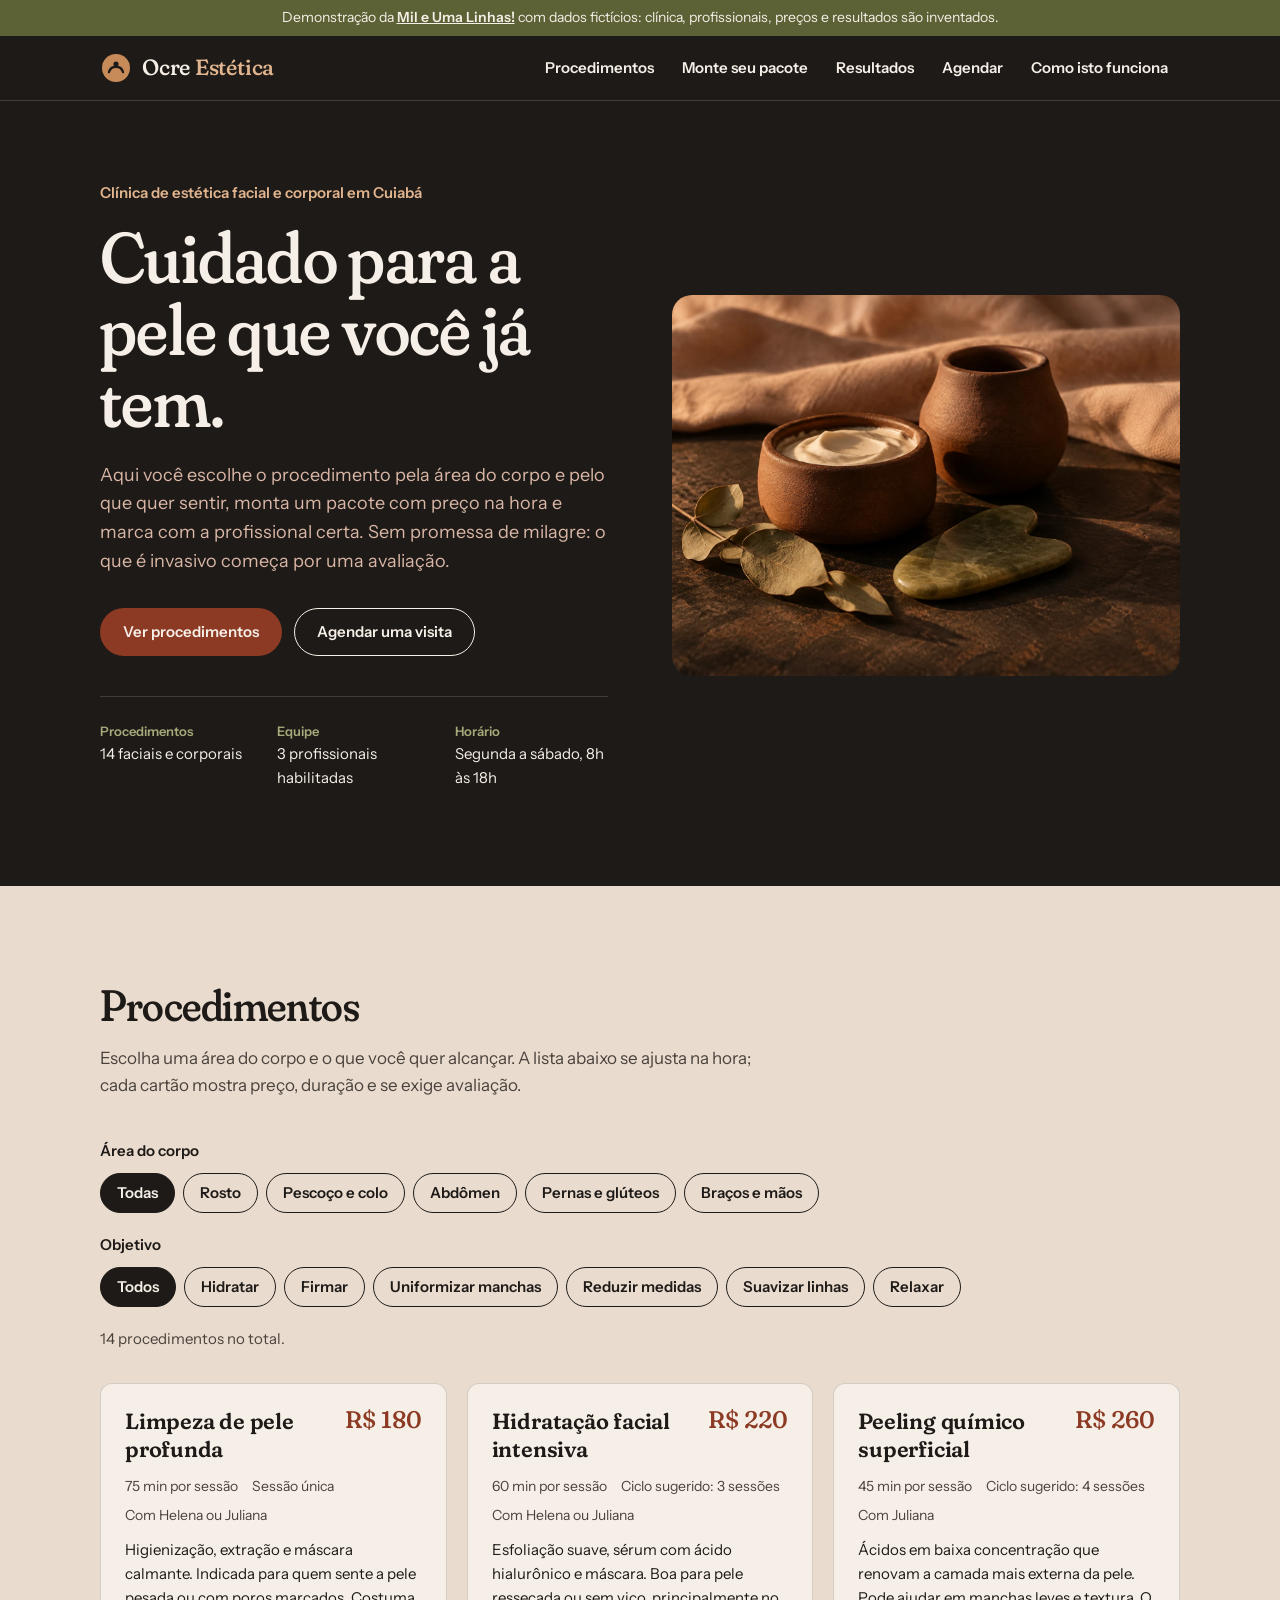
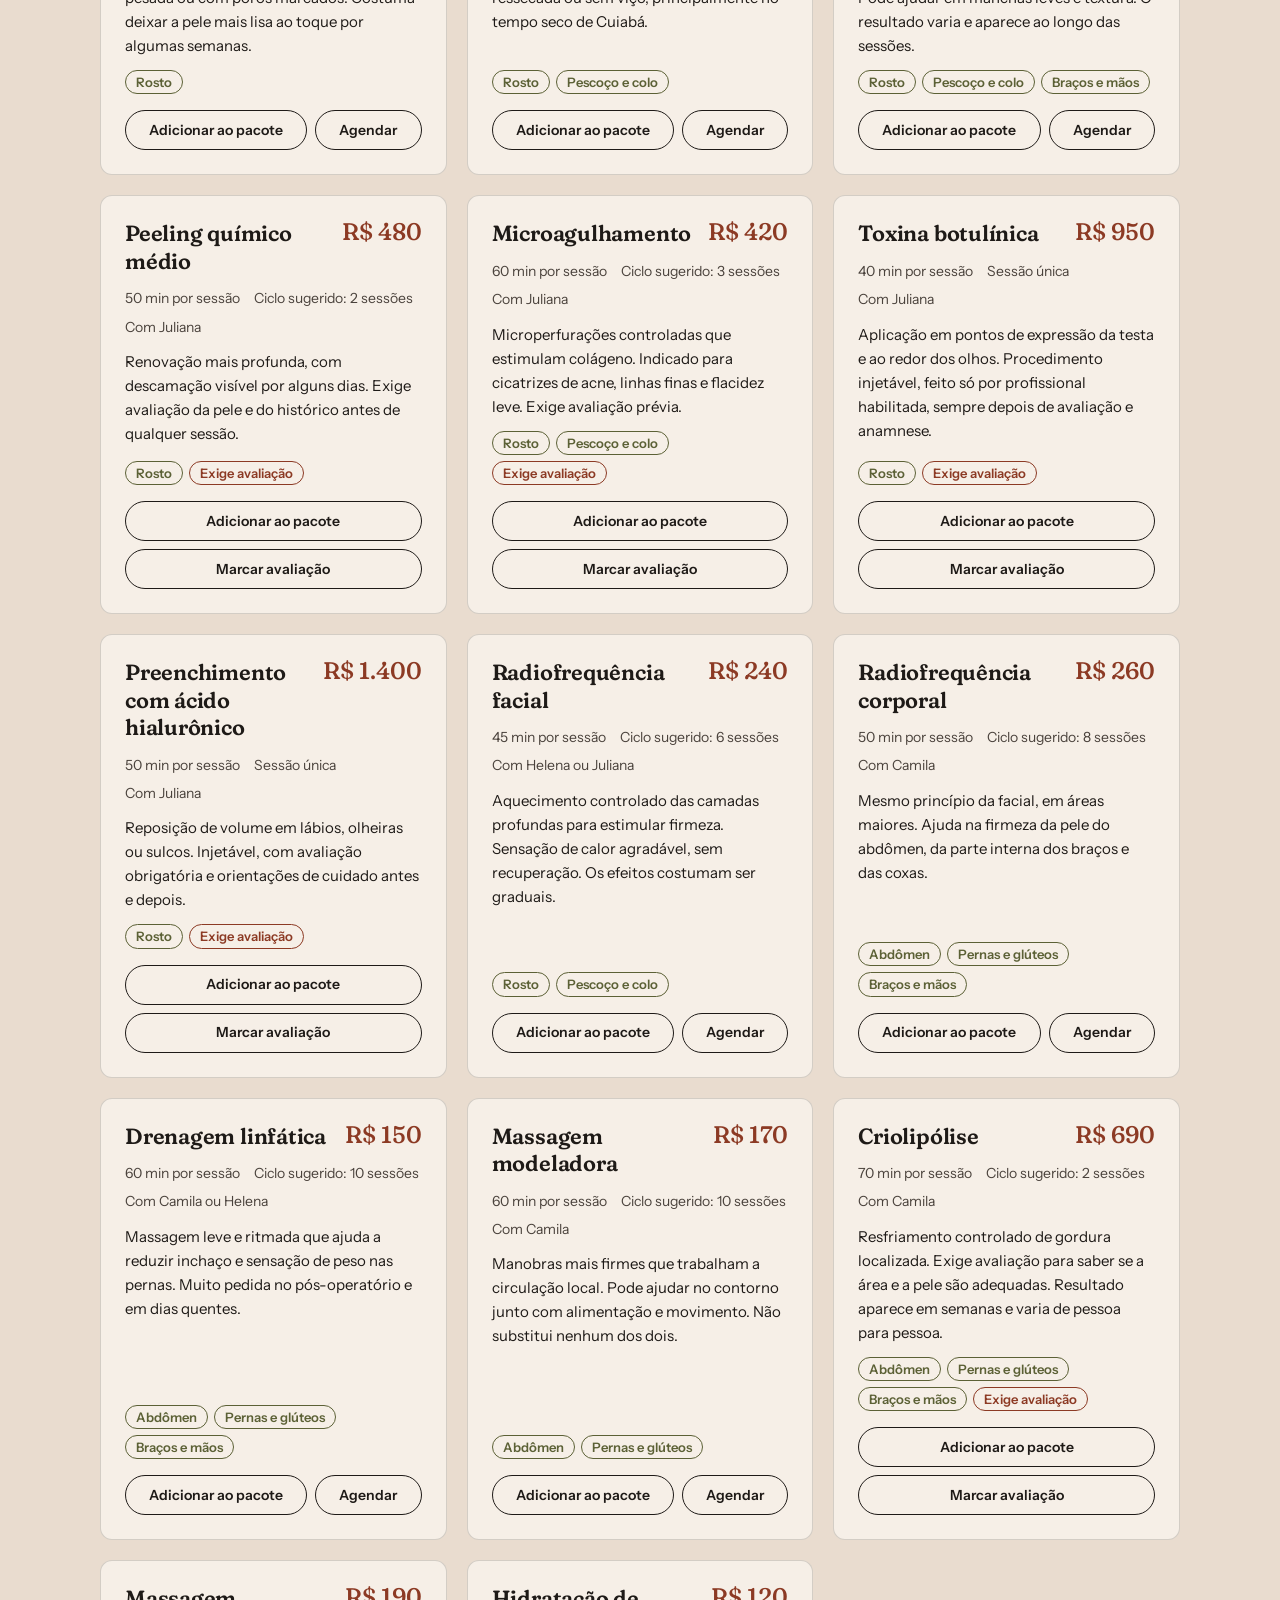
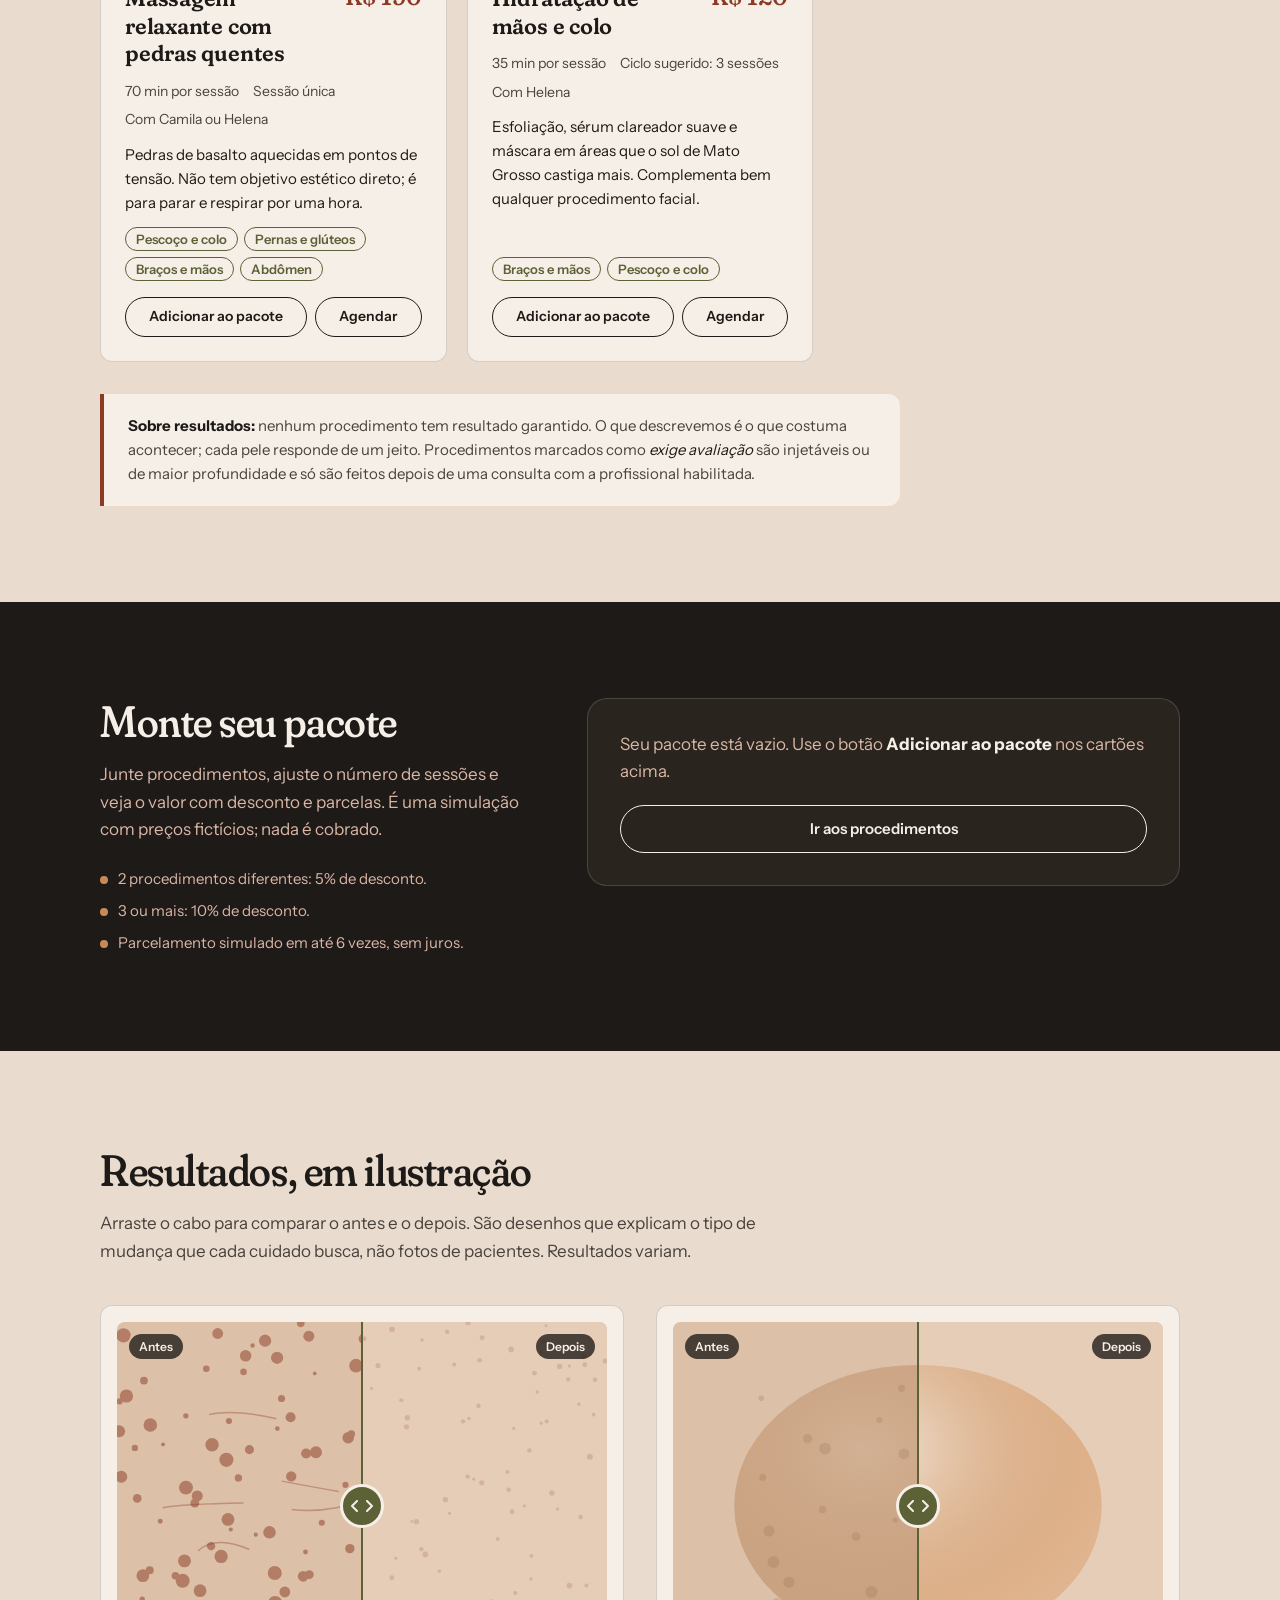
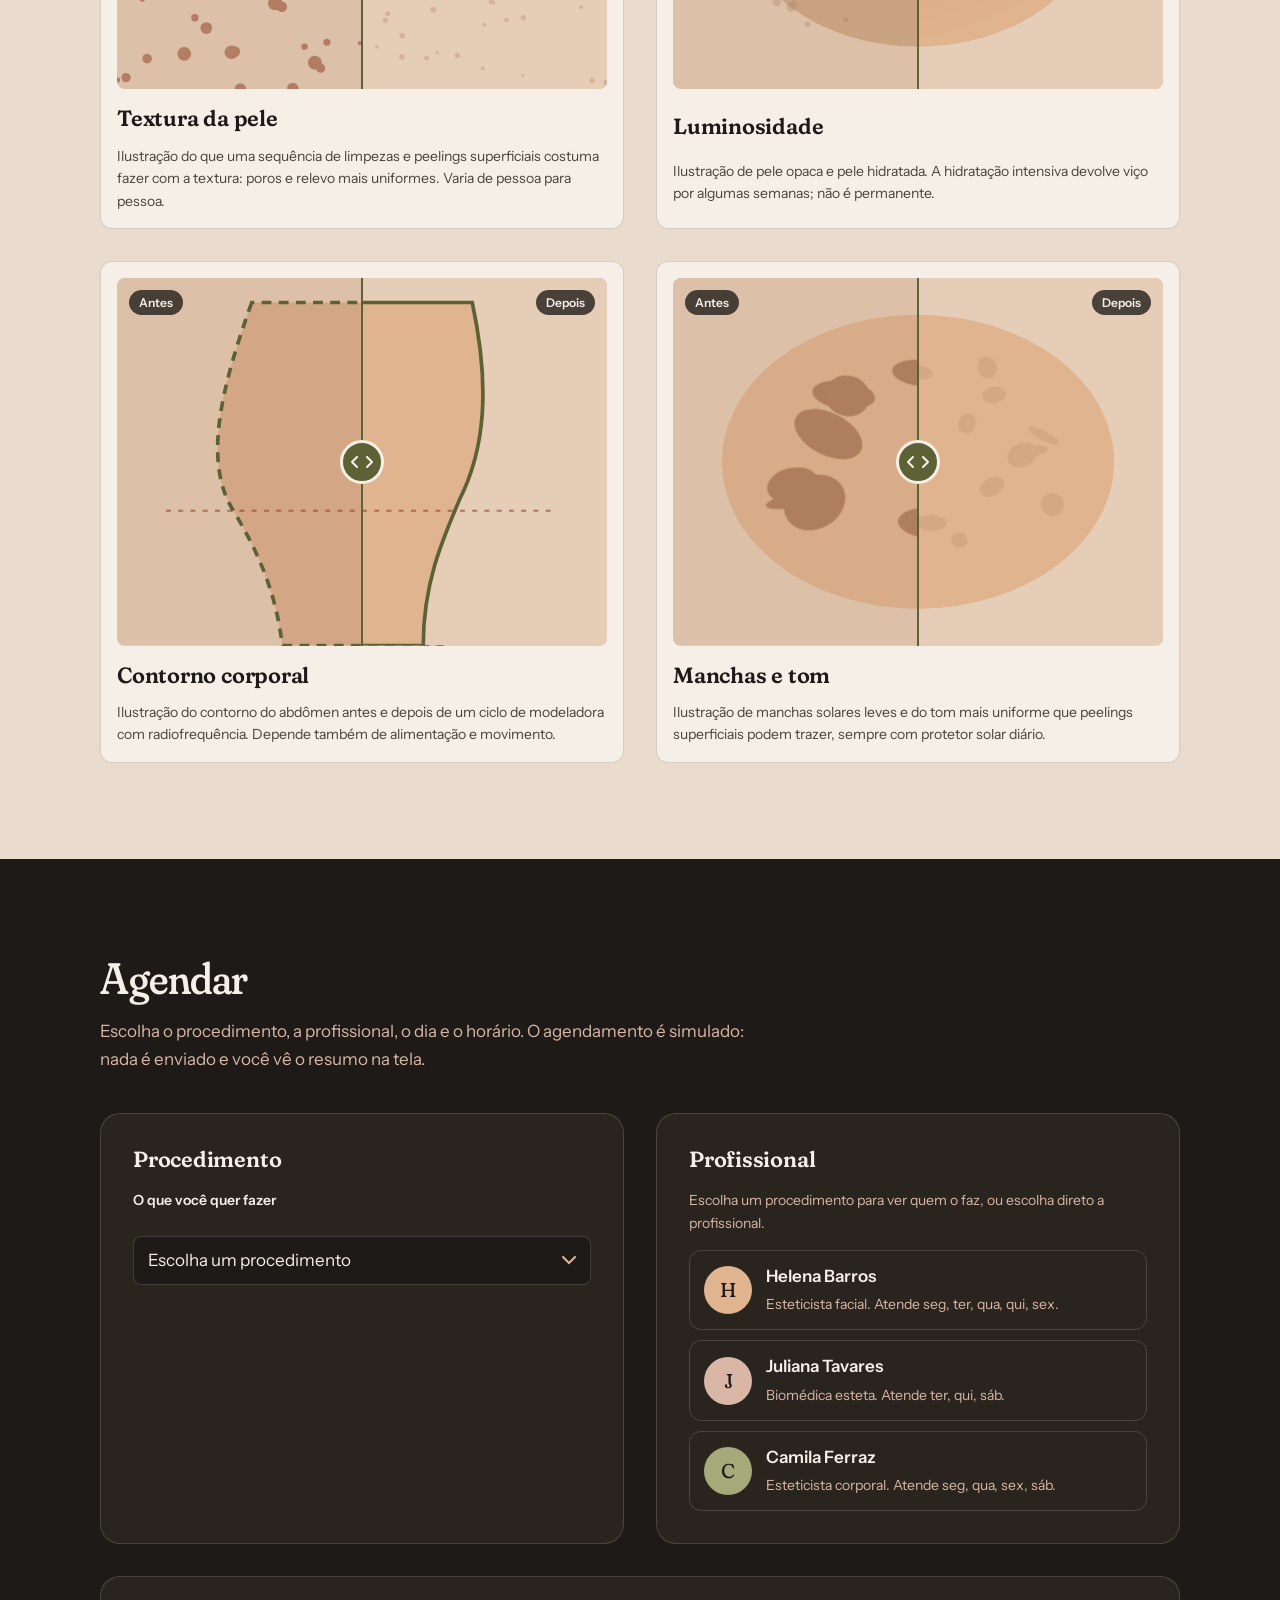
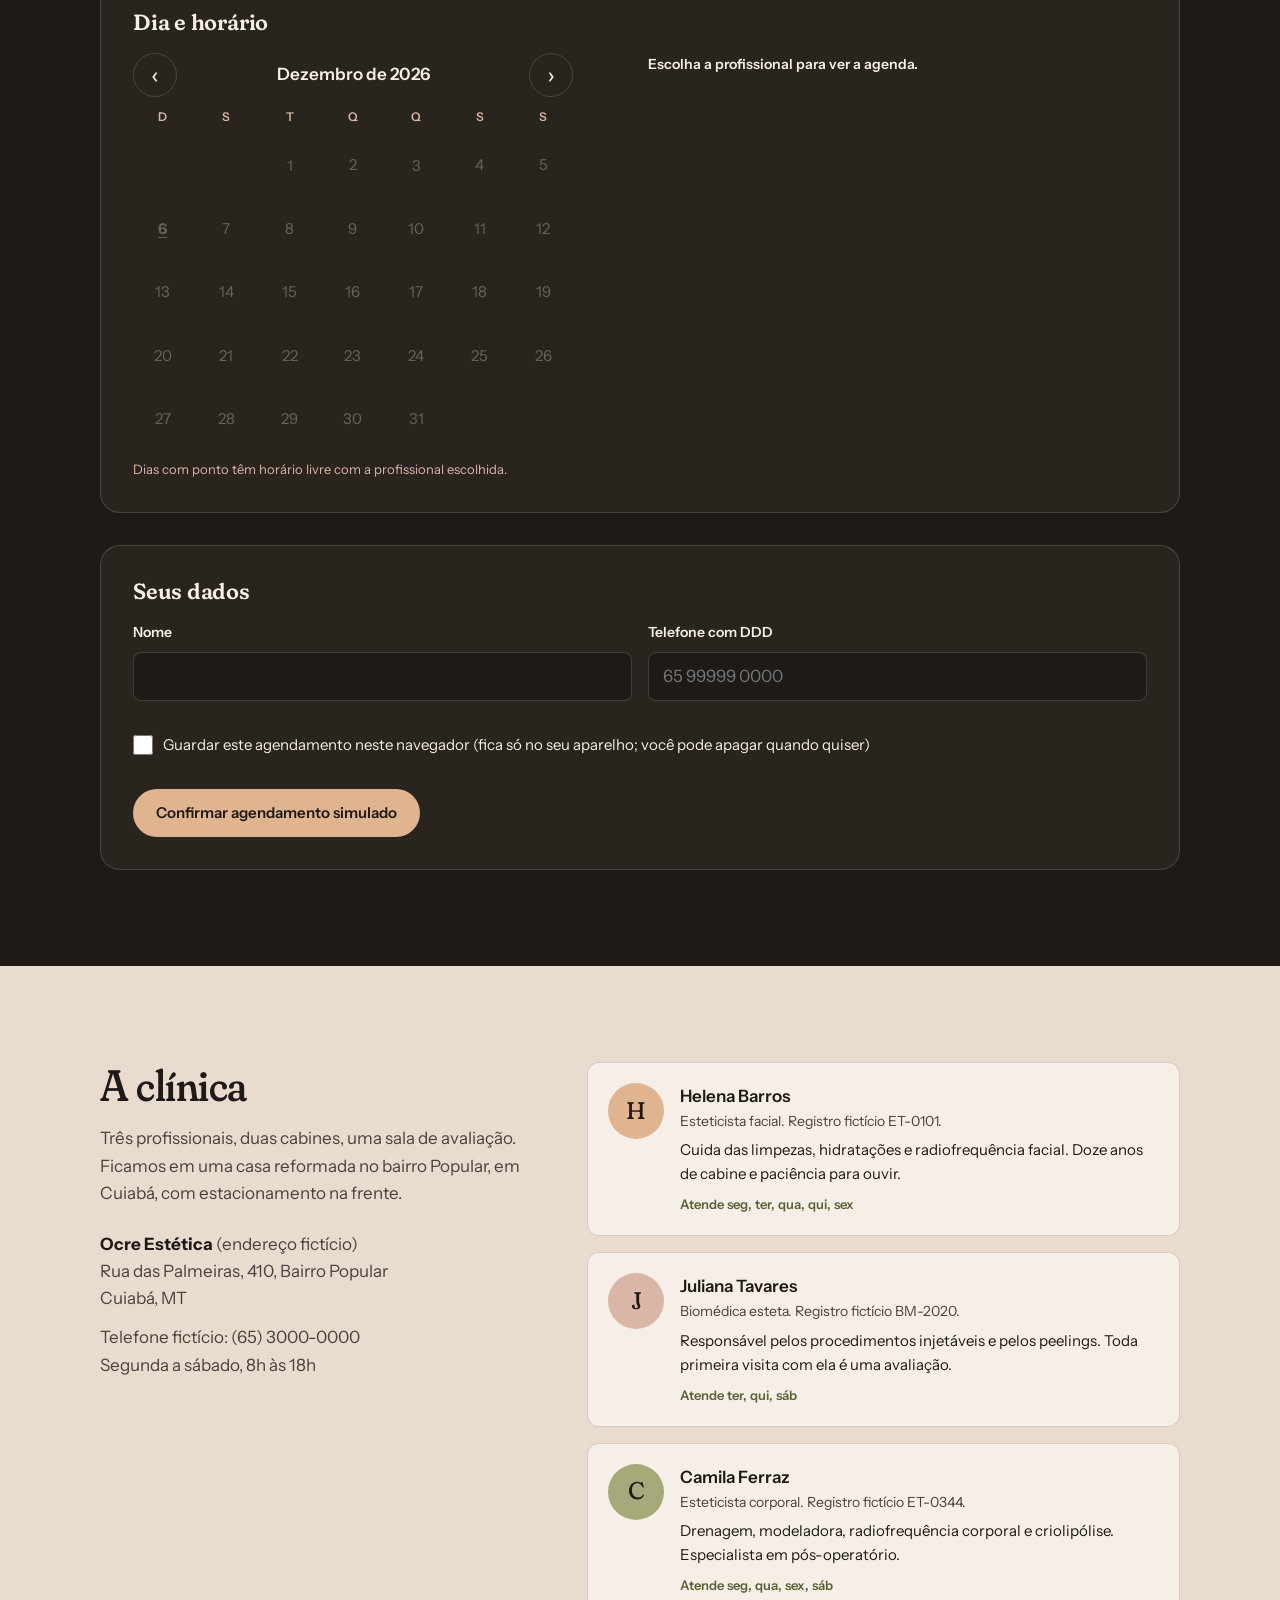
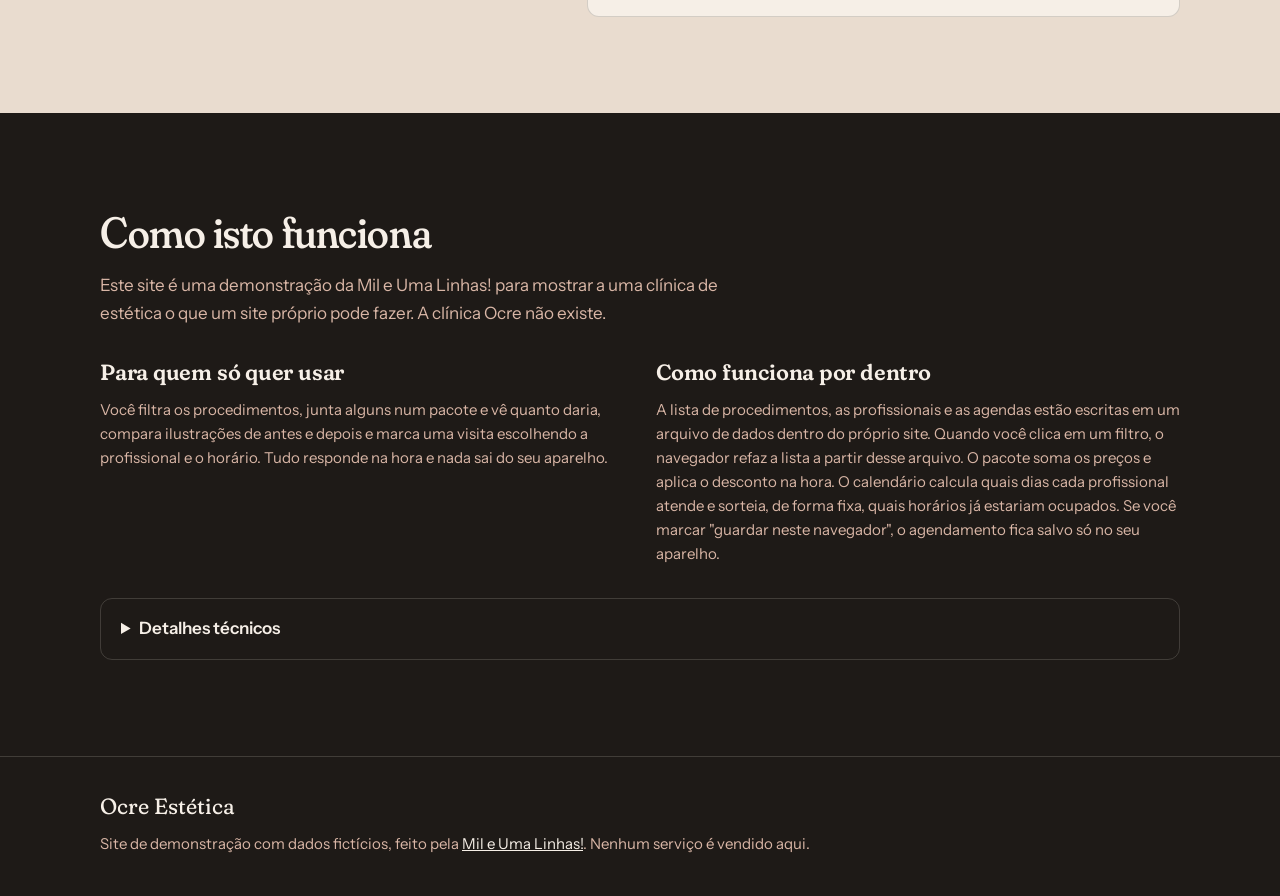
==== commit 3753386f: "Foto de hero gerada no Canva troca a provisória Troca img/hero.webp pela foto gerada por IA no Canva" ====
--- a/index.html
+++ b/index.html
@@ -64,7 +64,7 @@
           </dl>
         </div>
         <figure class="hero-figura">
-          <img class="hero-foto" src="img/hero.webp" width="1600" height="1200" alt="Composição abstrata nas cores da clínica: formas de argila, linho e oliva sobre fundo escuro e quente." fetchpriority="high">
+          <img class="hero-foto" src="img/hero.webp" width="1440" height="1080" alt="Duas peças de argila, uma tigela com creme claro e um pote, sobre tecido cor de pêssego, com folhas de eucalipto e uma pedra verde de massagem facial. Imagem gerada por IA, ilustrativa." fetchpriority="high">
         </figure>
       </div>
     </section>
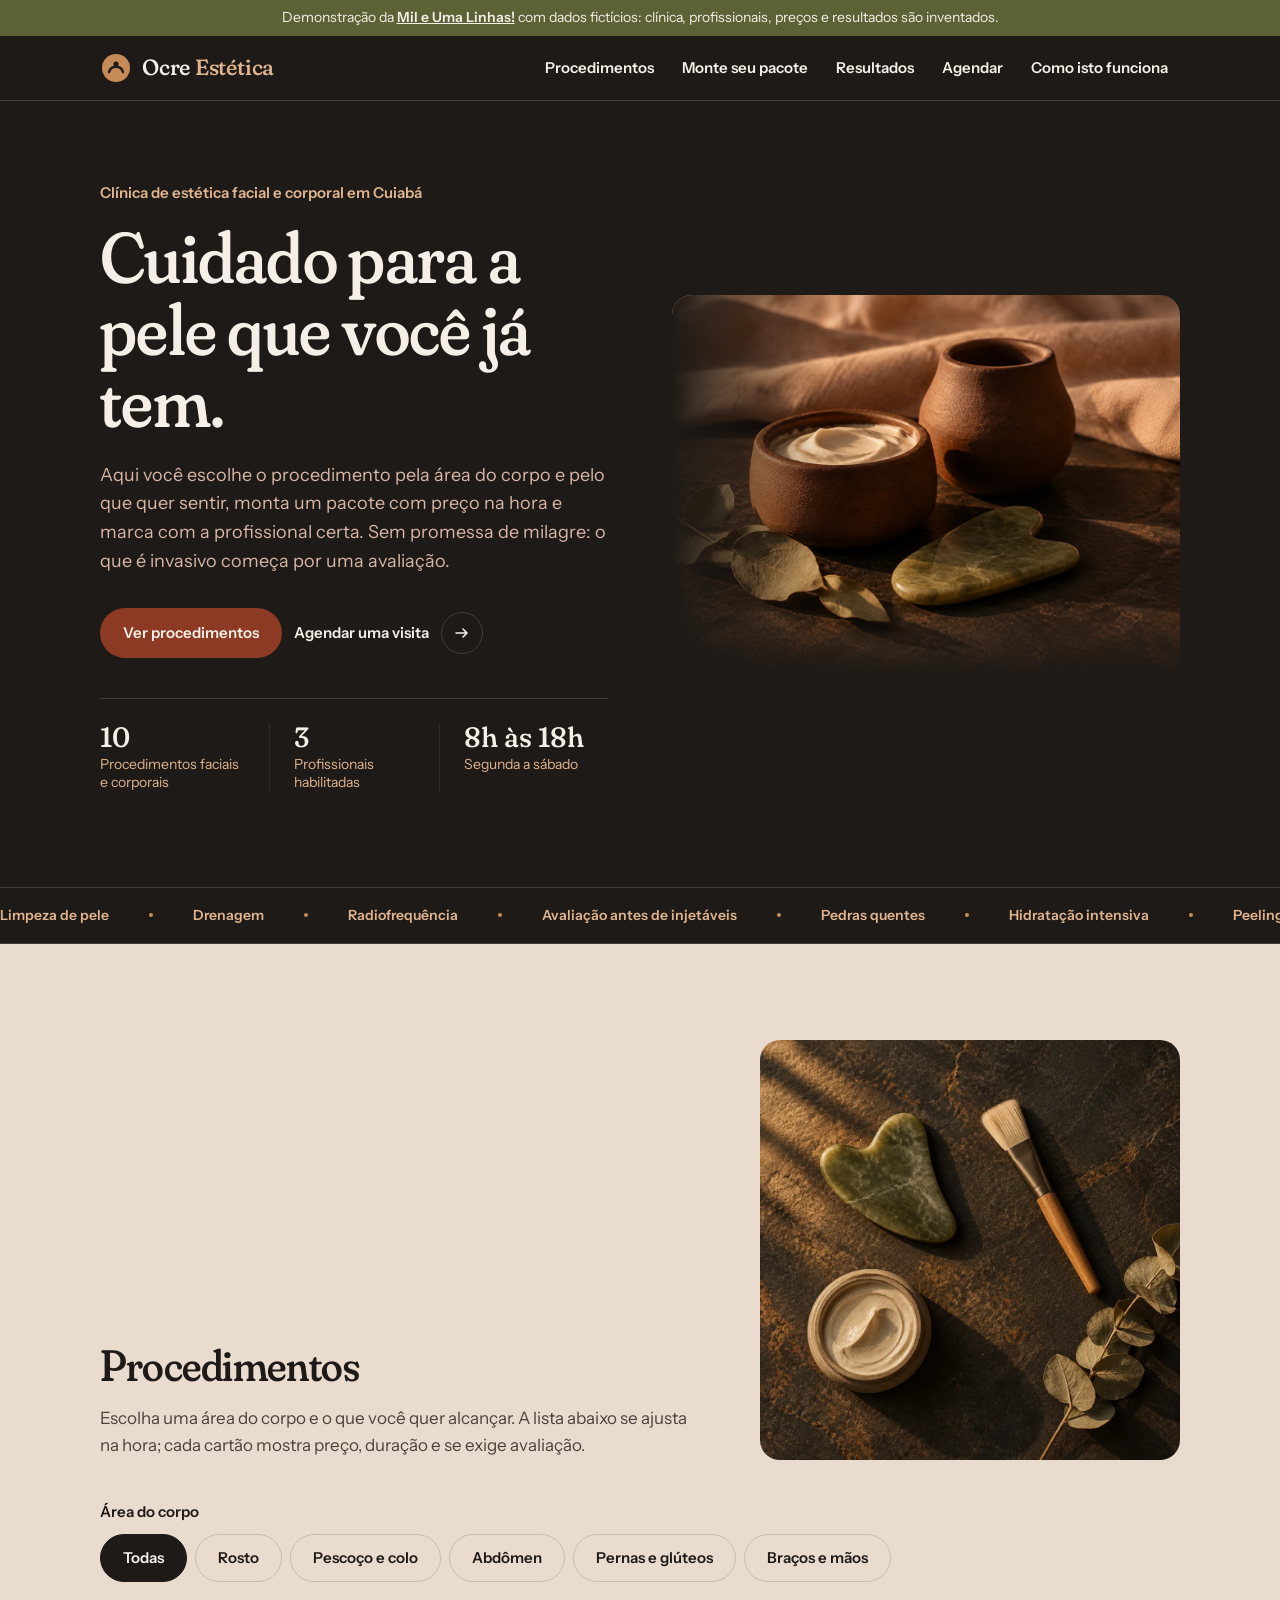
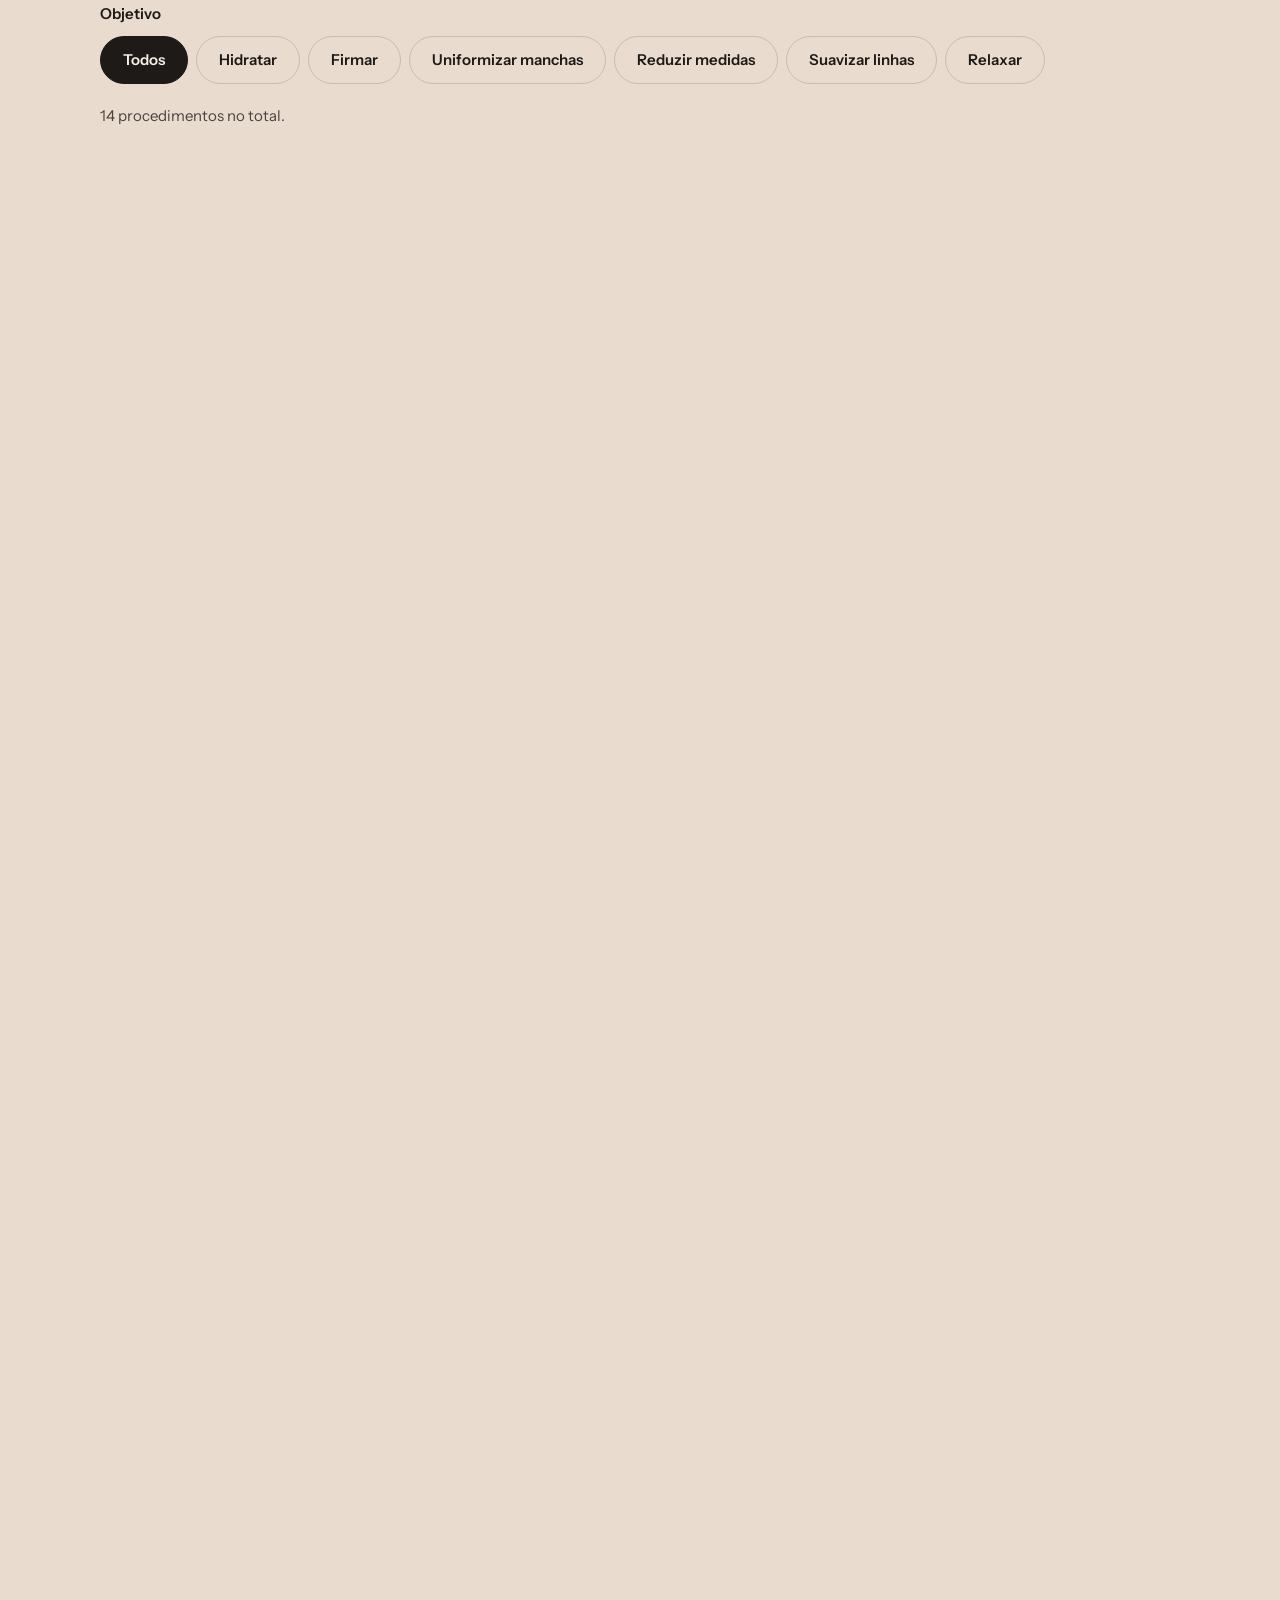
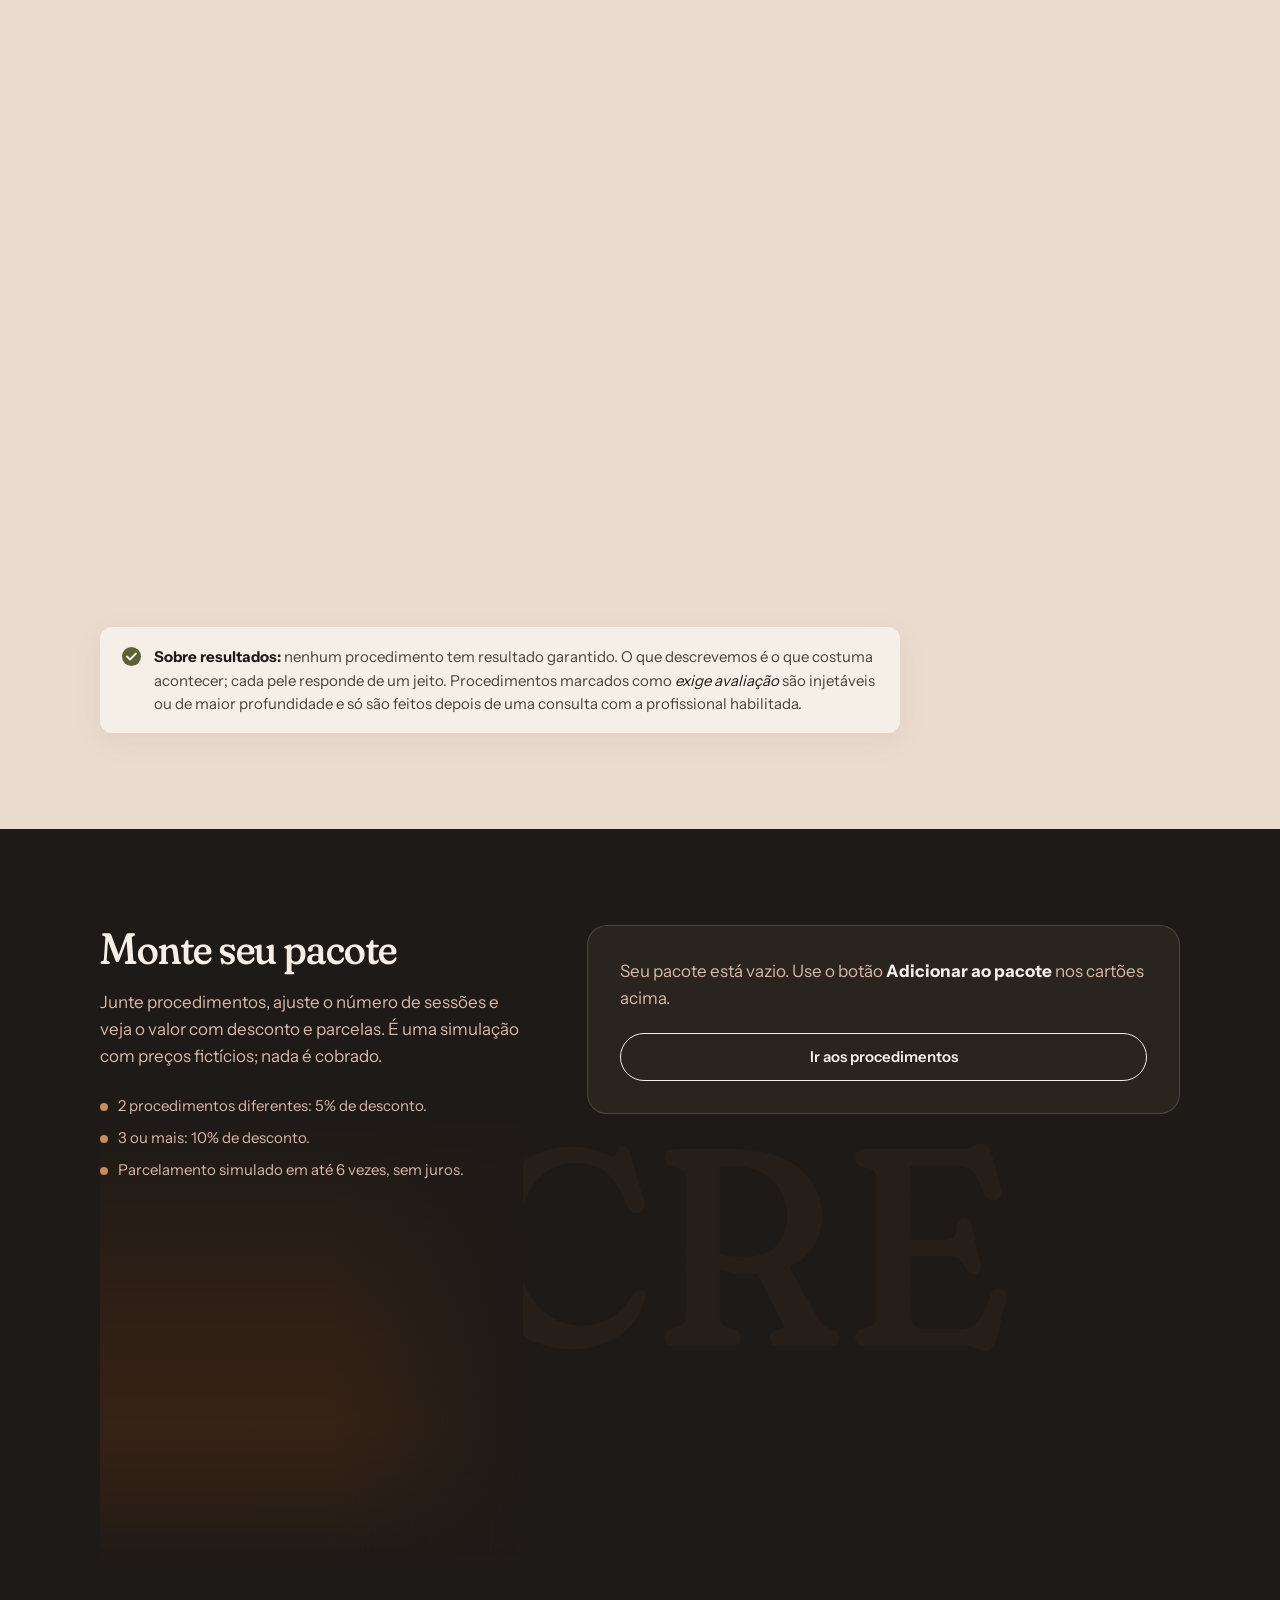
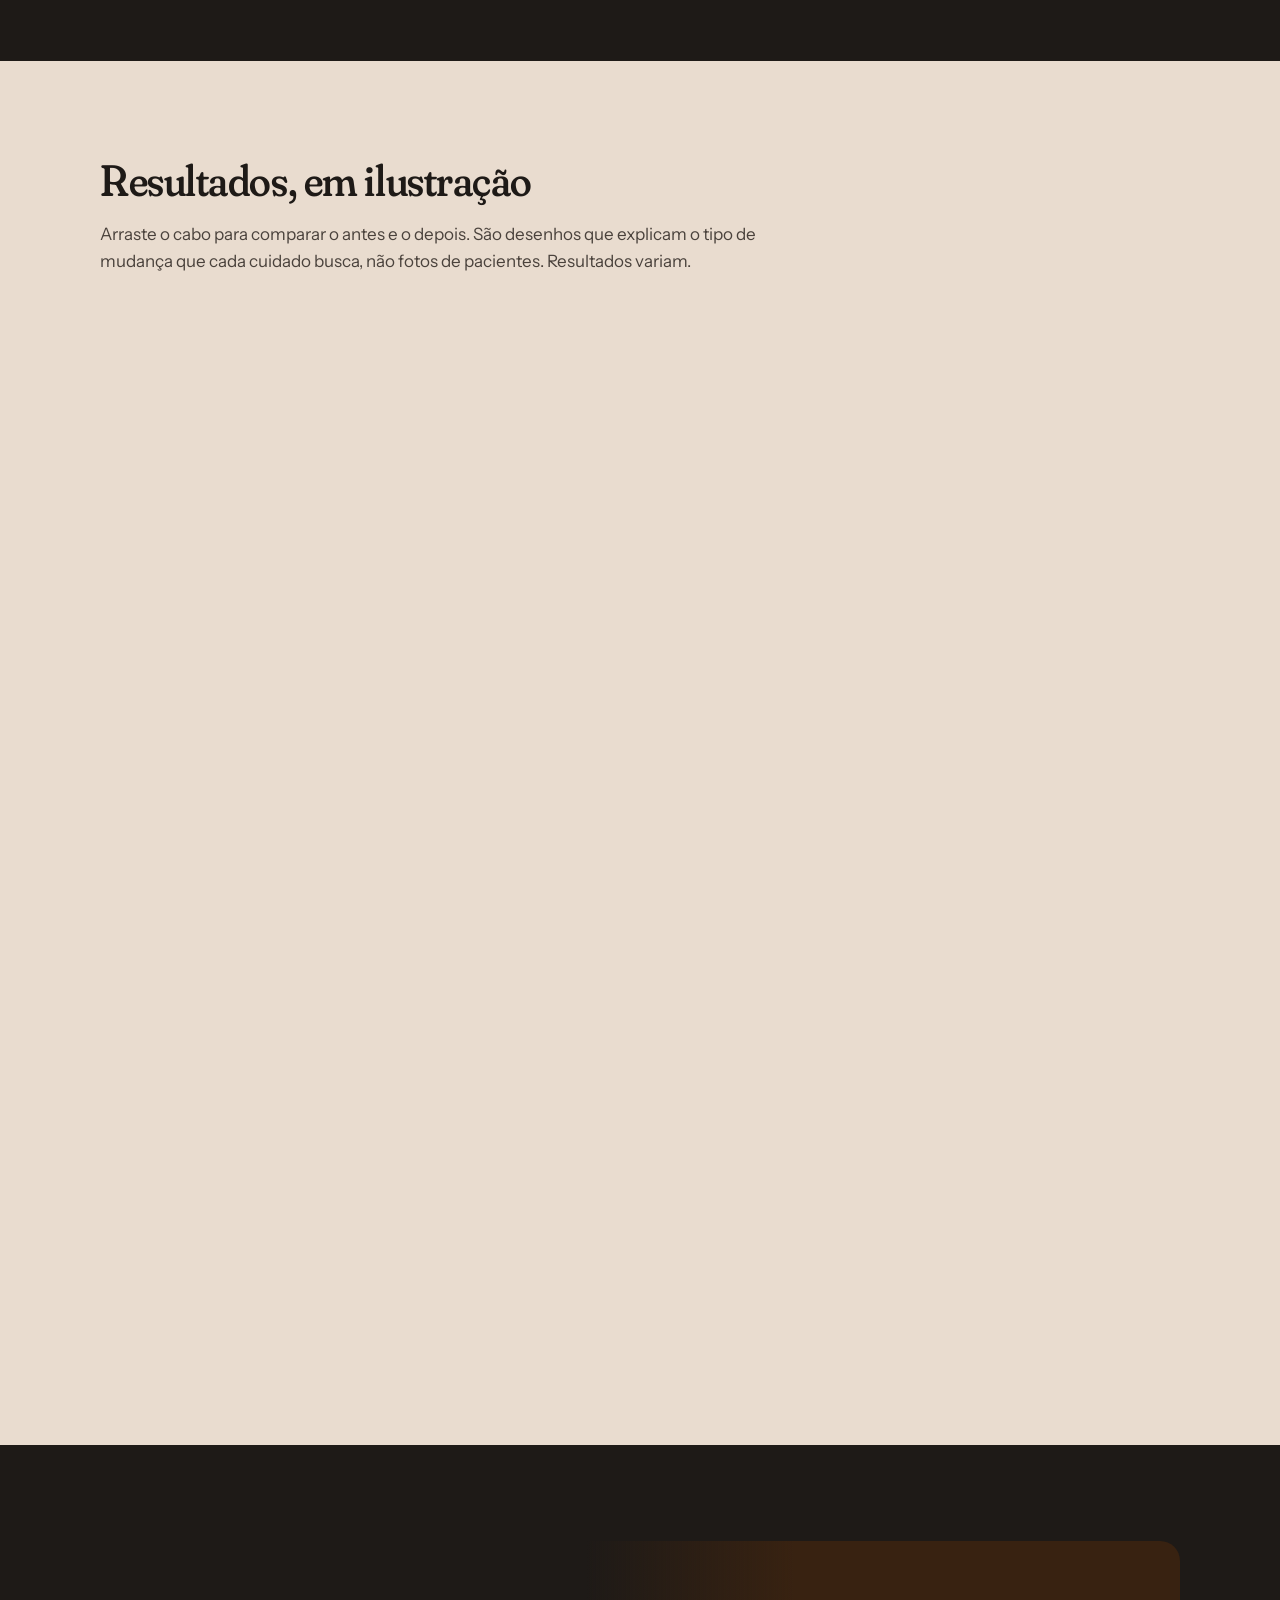
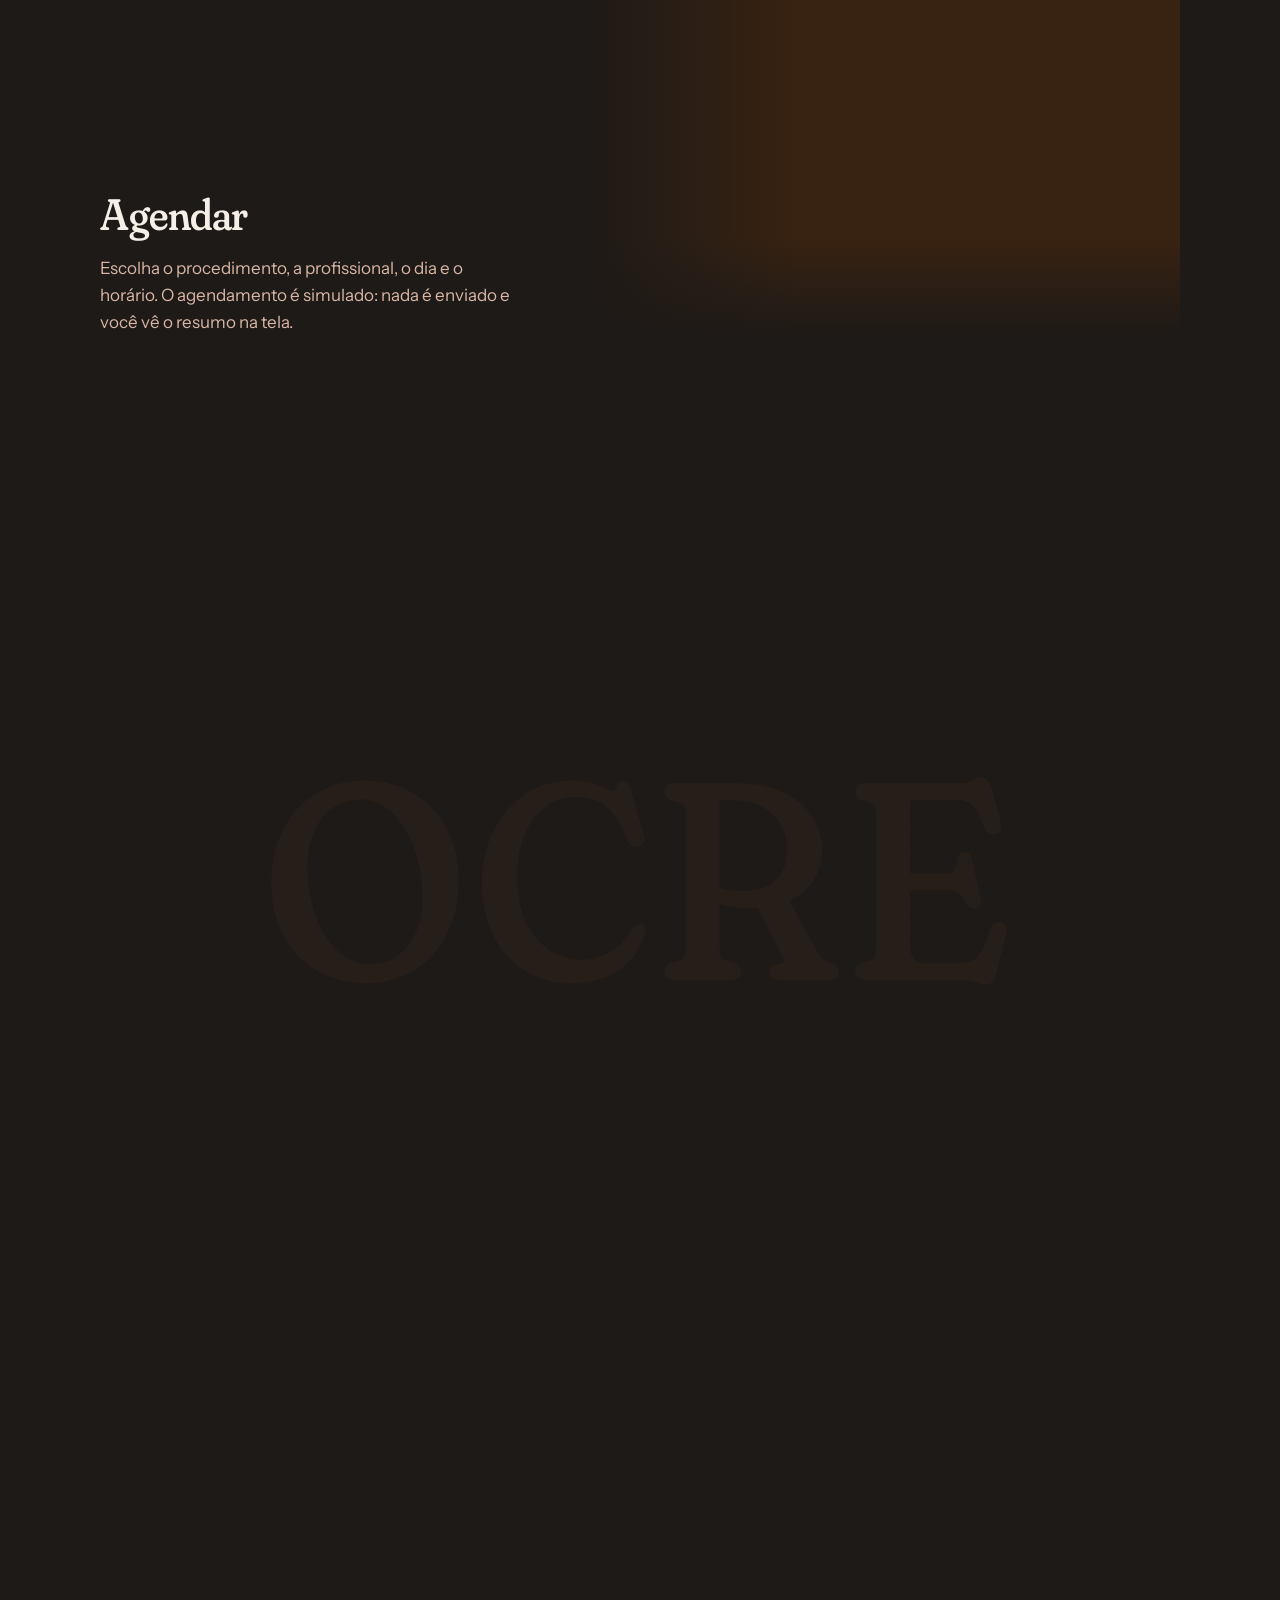
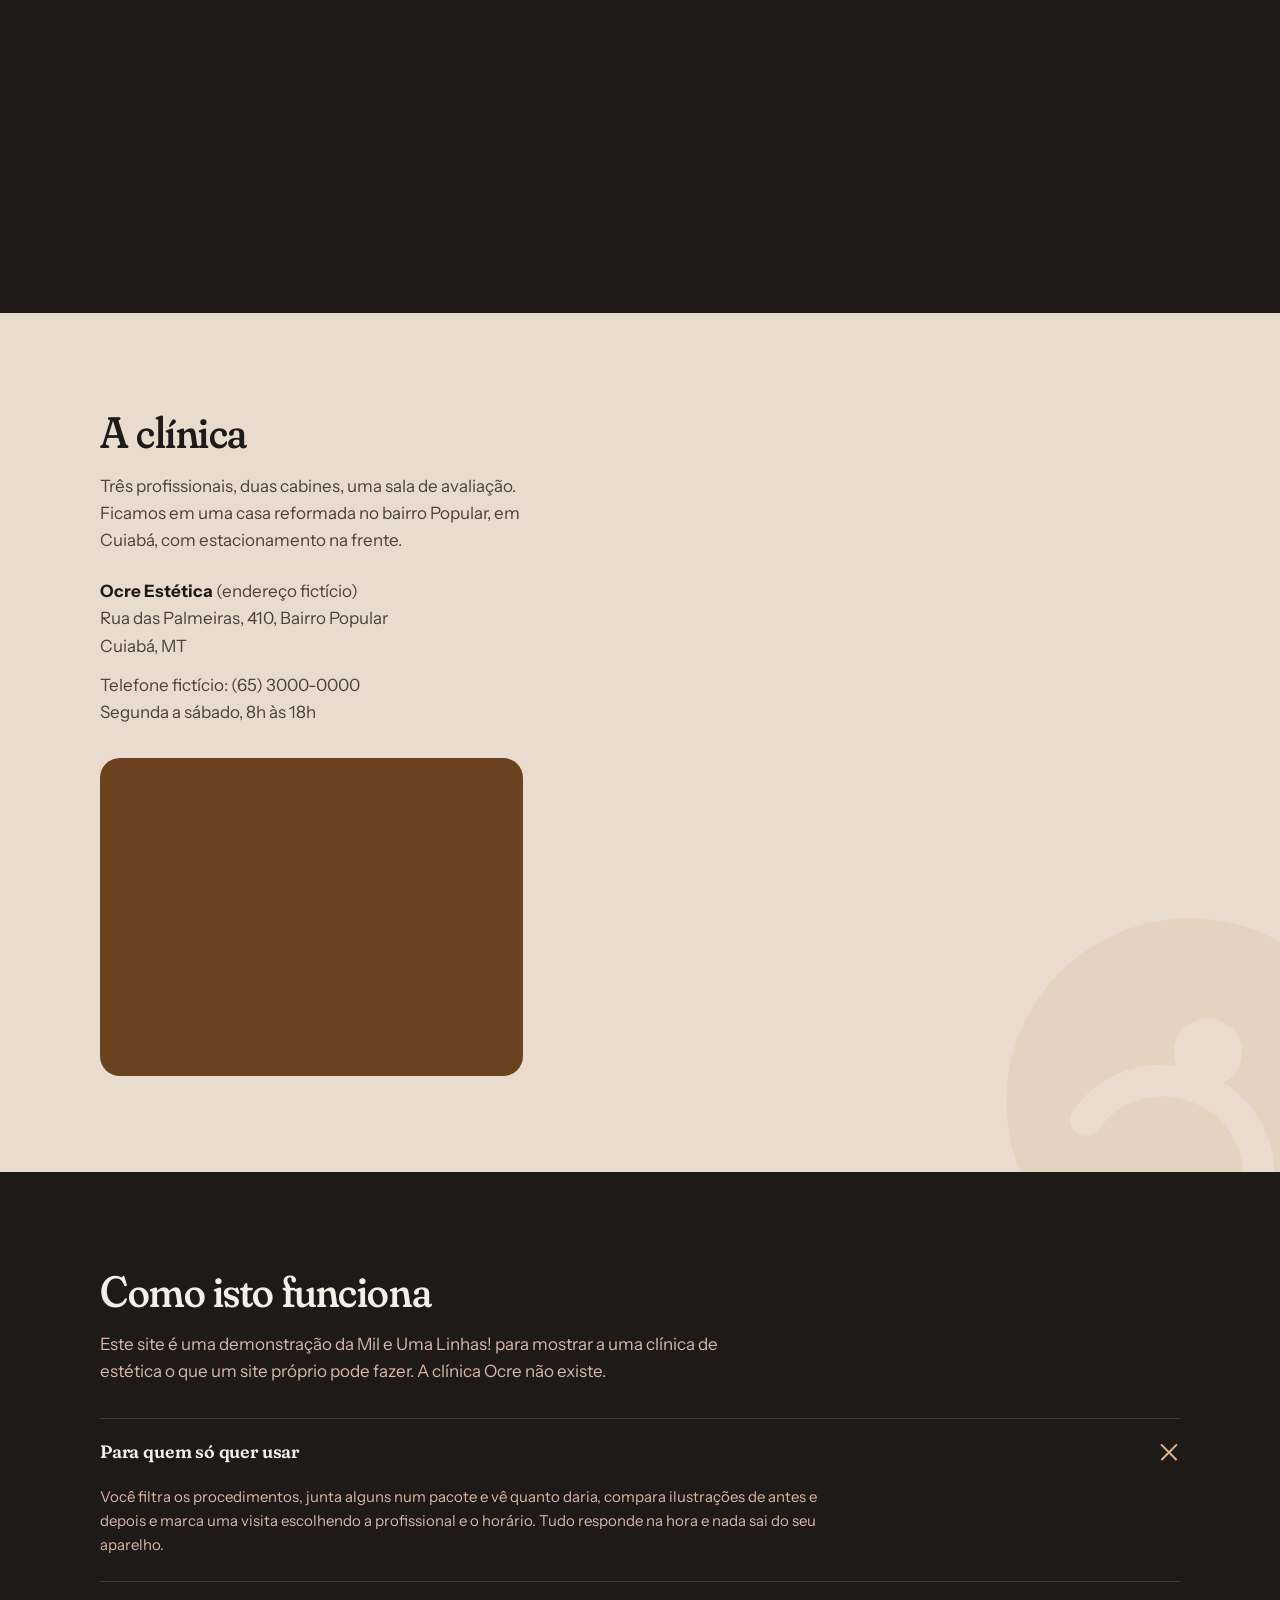
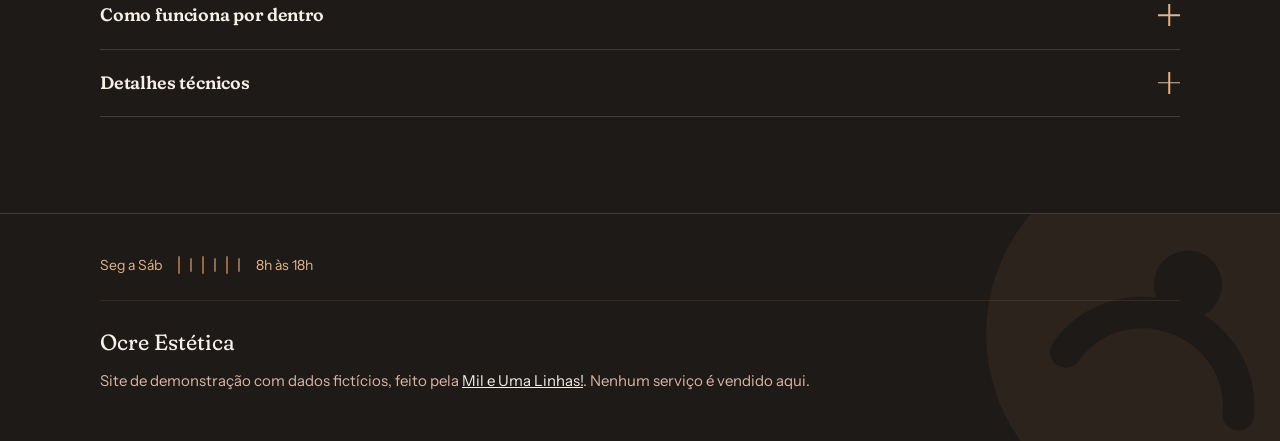
==== commit a2caf2de: "Leva final: Blade & Co. e Otto na Ocre Estética Aplica a dupla de design systems da leva final (Blad" ====
--- a/index.html
+++ b/index.html
@@ -55,26 +55,39 @@
           <p class="hero-apoio">Aqui você escolhe o procedimento pela área do corpo e pelo que quer sentir, monta um pacote com preço na hora e marca com a profissional certa. Sem promessa de milagre: o que é invasivo começa por uma avaliação.</p>
           <div class="hero-acoes">
             <a class="botao botao-principal" href="#procedimentos">Ver procedimentos</a>
-            <a class="botao botao-secundario" href="#agendar">Agendar uma visita</a>
-          </div>
-          <dl class="hero-fatos">
-            <div><dt>Procedimentos</dt><dd>14 faciais e corporais</dd></div>
-            <div><dt>Equipe</dt><dd>3 profissionais habilitadas</dd></div>
-            <div><dt>Horário</dt><dd>Segunda a sábado, 8h às 18h</dd></div>
+            <a class="botao botao-secundario botao-link" href="#agendar">Agendar uma visita <span class="botao-circulo" aria-hidden="true"><svg viewBox="0 0 16 16" focusable="false"><path d="M2 8h11M9 4l4 4-4 4" fill="none" stroke="currentColor" stroke-width="1.6" stroke-linecap="round" stroke-linejoin="round"/></svg></span></a>
+          </div>
+          <dl class="hero-fatos" id="hero-fatos">
+            <div><dt>Procedimentos faciais e corporais</dt><dd><span class="conta" data-conta="14">14</span></dd></div>
+            <div><dt>Profissionais habilitadas</dt><dd>3</dd></div>
+            <div><dt>Segunda a sábado</dt><dd>8h às 18h</dd></div>
           </dl>
         </div>
-        <figure class="hero-figura">
+        <figure class="hero-figura" id="hero-figura">
           <img class="hero-foto" src="img/hero.webp" width="1440" height="1080" alt="Duas peças de argila, uma tigela com creme claro e um pote, sobre tecido cor de pêssego, com folhas de eucalipto e uma pedra verde de massagem facial. Imagem gerada por IA, ilustrativa." fetchpriority="high">
         </figure>
       </div>
     </section>
+
+    <!-- FAIXA EM MOVIMENTO -->
+    <div class="faixa-marquee" aria-hidden="true">
+      <div class="marquee-trilho">
+        <span>Limpeza de pele</span><span>Drenagem</span><span>Radiofrequência</span><span>Avaliação antes de injetáveis</span><span>Pedras quentes</span><span>Hidratação intensiva</span><span>Peeling superficial</span>
+        <span>Limpeza de pele</span><span>Drenagem</span><span>Radiofrequência</span><span>Avaliação antes de injetáveis</span><span>Pedras quentes</span><span>Hidratação intensiva</span><span>Peeling superficial</span>
+      </div>
+    </div>
 
     <!-- CATÁLOGO -->
     <section class="secao secao-clara" id="procedimentos" aria-labelledby="proc-titulo">
       <div class="miolo">
-        <div class="secao-cabeca">
-          <h2 id="proc-titulo">Procedimentos</h2>
-          <p class="secao-frase">Escolha uma área do corpo e o que você quer alcançar. A lista abaixo se ajusta na hora; cada cartão mostra preço, duração e se exige avaliação.</p>
+        <div class="proc-cabeca">
+          <div class="secao-cabeca">
+            <h2 id="proc-titulo">Procedimentos</h2>
+            <p class="secao-frase">Escolha uma área do corpo e o que você quer alcançar. A lista abaixo se ajusta na hora; cada cartão mostra preço, duração e se exige avaliação.</p>
+          </div>
+          <figure class="proc-foto foto">
+            <img src="img/procedimentos-facial.webp" width="1024" height="1024" alt="Natureza-morta de cuidado facial: pedra de gua sha em quartzo verde-oliva, pincel de máscara, pote de creme cor de linho e folha de eucalipto sobre pedra escura." loading="lazy" decoding="async">
+          </figure>
         </div>
         <form class="filtros" id="filtros" aria-label="Filtrar procedimentos">
           <fieldset class="filtro-grupo">
@@ -93,16 +106,22 @@
     </section>
 
     <!-- SIMULADOR DE PACOTE -->
-    <section class="secao secao-escura" id="pacote" aria-labelledby="pacote-titulo">
+    <section class="secao secao-escura com-marca-dagua" id="pacote" aria-labelledby="pacote-titulo">
+      <span class="marca-dagua" aria-hidden="true">OCRE</span>
       <div class="miolo pacote-grade">
         <div class="pacote-texto">
-          <h2 id="pacote-titulo">Monte seu pacote</h2>
-          <p class="secao-frase">Junte procedimentos, ajuste o número de sessões e veja o valor com desconto e parcelas. É uma simulação com preços fictícios; nada é cobrado.</p>
-          <ul class="pacote-regras">
-            <li>2 procedimentos diferentes: 5% de desconto.</li>
-            <li>3 ou mais: 10% de desconto.</li>
-            <li>Parcelamento simulado em até 6 vezes, sem juros.</li>
-          </ul>
+          <figure class="pacote-foto foto">
+            <img src="img/pacote-ritual.webp" width="1088" height="1360" alt="Três potes de cerâmica cor de argila de tamanhos diferentes enfileirados sobre pedra escura, com uma vela acesa ao fundo em luz baixa." loading="lazy" decoding="async">
+          </figure>
+          <div class="pacote-texto-miolo">
+            <h2 id="pacote-titulo">Monte seu pacote</h2>
+            <p class="secao-frase">Junte procedimentos, ajuste o número de sessões e veja o valor com desconto e parcelas. É uma simulação com preços fictícios; nada é cobrado.</p>
+            <ul class="pacote-regras">
+              <li>2 procedimentos diferentes: 5% de desconto.</li>
+              <li>3 ou mais: 10% de desconto.</li>
+              <li>Parcelamento simulado em até 6 vezes, sem juros.</li>
+            </ul>
+          </div>
         </div>
         <div class="pacote-painel">
           <div class="pacote-vazio" id="pacote-vazio">
@@ -150,11 +169,17 @@
     </section>
 
     <!-- AGENDAMENTO -->
-    <section class="secao secao-escura" id="agendar" aria-labelledby="ag-titulo">
+    <section class="secao secao-escura com-marca-dagua" id="agendar" aria-labelledby="ag-titulo">
+      <span class="marca-dagua" aria-hidden="true">OCRE</span>
       <div class="miolo">
-        <div class="secao-cabeca">
-          <h2 id="ag-titulo">Agendar</h2>
-          <p class="secao-frase">Escolha o procedimento, a profissional, o dia e o horário. O agendamento é simulado: nada é enviado e você vê o resumo na tela.</p>
+        <div class="agenda-cabeca">
+          <div class="secao-cabeca">
+            <h2 id="ag-titulo">Agendar</h2>
+            <p class="secao-frase">Escolha o procedimento, a profissional, o dia e o horário. O agendamento é simulado: nada é enviado e você vê o resumo na tela.</p>
+          </div>
+          <figure class="agenda-foto foto">
+            <img src="img/cabine-procedimento.webp" width="1456" height="970" alt="Cabine de procedimento à meia-luz: maca com lençol de linho, abajur aceso, toalhas dobradas e um carrinho com potes de cerâmica escura." loading="lazy" decoding="async">
+          </figure>
         </div>
         <form class="agenda" id="agenda" novalidate>
           <div class="agenda-passo">
@@ -222,15 +247,19 @@
     </section>
 
     <!-- EQUIPE E ENDEREÇO -->
-    <section class="secao secao-clara" id="clinica" aria-labelledby="clinica-titulo">
+    <section class="secao secao-clara fechamento" id="clinica" aria-labelledby="clinica-titulo">
+      <svg class="marca-fechamento" viewBox="0 0 32 32" aria-hidden="true" focusable="false"><circle cx="16" cy="16" r="14" fill="currentColor"/><path d="M9 20c2-7 12-7 14 0" stroke="#E9DCCF" stroke-width="2.4" fill="none" stroke-linecap="round"/><circle cx="16" cy="12" r="2.6" fill="#E9DCCF"/></svg>
       <div class="miolo clinica-grade">
-        <div>
+        <div class="clinica-texto">
           <h2 id="clinica-titulo">A clínica</h2>
           <p class="secao-frase">Três profissionais, duas cabines, uma sala de avaliação. Ficamos em uma casa reformada no bairro Popular, em Cuiabá, com estacionamento na frente.</p>
           <address class="endereco">
             <p><strong>Ocre Estética</strong> (endereço fictício)<br>Rua das Palmeiras, 410, Bairro Popular<br>Cuiabá, MT</p>
             <p>Telefone fictício: (65) 3000-0000<br>Segunda a sábado, 8h às 18h</p>
           </address>
+          <figure class="clinica-foto foto">
+            <img src="img/clinica-recepcao.webp" width="1456" height="1088" alt="Recepção de clínica em casa reformada: balcão de madeira escura, parede cor de areia, banco de linho, vasos de barro com plantas e luz de fim de tarde entrando pela porta." loading="lazy" decoding="async">
+          </figure>
         </div>
         <ul class="equipe" id="equipe"></ul>
       </div>
@@ -241,18 +270,18 @@
       <div class="miolo como">
         <h2 id="como-titulo">Como isto funciona</h2>
         <p class="secao-frase">Este site é uma demonstração da Mil e Uma Linhas! para mostrar a uma clínica de estética o que um site próprio pode fazer. A clínica Ocre não existe.</p>
-        <div class="como-colunas">
-          <div class="como-bloco">
-            <h3>Para quem só quer usar</h3>
+        <div class="como-colunas perguntas">
+          <details class="pergunta como-bloco" open>
+            <summary><h3>Para quem só quer usar</h3><span class="mais" aria-hidden="true"></span></summary>
             <p>Você filtra os procedimentos, junta alguns num pacote e vê quanto daria, compara ilustrações de antes e depois e marca uma visita escolhendo a profissional e o horário. Tudo responde na hora e nada sai do seu aparelho.</p>
-          </div>
-          <div class="como-bloco">
-            <h3>Como funciona por dentro</h3>
+          </details>
+          <details class="pergunta como-bloco">
+            <summary><h3>Como funciona por dentro</h3><span class="mais" aria-hidden="true"></span></summary>
             <p>A lista de procedimentos, as profissionais e as agendas estão escritas em um arquivo de dados dentro do próprio site. Quando você clica em um filtro, o navegador refaz a lista a partir desse arquivo. O pacote soma os preços e aplica o desconto na hora. O calendário calcula quais dias cada profissional atende e sorteia, de forma fixa, quais horários já estariam ocupados. Se você marcar "guardar neste navegador", o agendamento fica salvo só no seu aparelho.</p>
-          </div>
-        </div>
-        <details class="tecnico">
-          <summary>Detalhes técnicos</summary>
+          </details>
+        </div>
+        <details class="tecnico pergunta">
+          <summary><h3>Detalhes técnicos</h3><span class="mais" aria-hidden="true"></span></summary>
           <ul>
             <li>HTML, CSS e JavaScript puros, sem framework, sem biblioteca, sem CDN. Fontes Fraunces e Instrument Sans servidas localmente (SIL OFL).</li>
             <li><code>Content-Security-Policy</code> por meta: <code>default-src 'self'</code>, sem script nem estilo inline. O comparador e o calendário mudam estilos via CSSOM (<code>style.setProperty</code>), permitido pela política.</li>
@@ -267,8 +296,14 @@
     </section>
   </main>
 
-  <footer class="rodape">
+  <footer class="rodape fechamento">
+    <svg class="marca-fechamento" viewBox="0 0 32 32" aria-hidden="true" focusable="false"><circle cx="16" cy="16" r="14" fill="currentColor"/><path d="M9 20c2-7 12-7 14 0" stroke="#1E1A17" stroke-width="2.4" fill="none" stroke-linecap="round"/><circle cx="16" cy="12" r="2.6" fill="#1E1A17"/></svg>
     <div class="miolo rodape-miolo">
+      <div class="rodape-ticks">
+        <span>Seg a Sáb</span>
+        <span class="ticks" aria-hidden="true"><b></b><b></b><b></b><b></b><b></b><b></b></span>
+        <span>8h às 18h</span>
+      </div>
       <p class="rodape-marca">Ocre Estética</p>
       <p>Site de demonstração com dados fictícios, feito pela <a href="https://mileumalinhas.com.br">Mil e Uma Linhas!</a>. Nenhum serviço é vendido aqui.</p>
     </div>
--- a/css/estilo.css
+++ b/css/estilo.css
@@ -38,6 +38,9 @@
   --largura: 1160px;
   --margem: 20px;
   --foco: 3px solid var(--ocre);
+  --suave: cubic-bezier(0.2, 0.7, 0.2, 1);
+  --expo: cubic-bezier(0.16, 1, 0.3, 1);
+  --fio-ocre: rgba(198, 139, 89, 0.15);
 }
 
 *, *::before, *::after { box-sizing: border-box; }
@@ -52,6 +55,15 @@
   overflow-x: hidden;
 }
 img, svg { display: block; max-width: 100%; height: auto; }
+
+/* Fotos: contêiner com proporção, cor média de fundo enquanto carrega */
+.foto { margin: 0; position: relative; overflow: hidden; background: var(--areia); }
+.foto img { width: 100%; height: 100%; object-fit: cover; display: block; }
+.retrato { aspect-ratio: 3 / 4; background: #65452C; }
+.retrato img { filter: grayscale(50%); transition: filter 600ms var(--expo), transform 600ms var(--expo); }
+@media (hover: hover) {
+  .membro:hover .retrato img, .prof-cartao:hover .retrato img { filter: none; transform: scale(1.05); }
+}
 h1, h2, h3 {
   font-family: var(--serifa);
   font-variation-settings: "SOFT" 100, "WONK" 1, "opsz" 144;
@@ -99,7 +111,7 @@
 .marca-sinal { width: 32px; height: 32px; flex: none; }
 .marca-nome { font-family: var(--serifa); font-variation-settings: "SOFT" 100, "WONK" 1, "opsz" 36; font-size: 1.375rem; font-weight: 500; letter-spacing: -0.01em; }
 .marca-nome em { font-style: normal; color: var(--ocre-claro); }
-.menu-botao { display: inline-flex; align-items: center; gap: 10px; background: none; border: 1px solid var(--borda-escura); border-radius: 999px; padding: 8px 16px; color: var(--linho); font-weight: 600; font-size: 0.9375rem; }
+.menu-botao { display: inline-flex; align-items: center; gap: 10px; min-height: 44px; background: none; border: 1px solid var(--borda-escura); border-radius: 999px; padding: 8px 16px; color: var(--linho); font-weight: 600; font-size: 0.9375rem; }
 .menu-botao-traco { width: 18px; height: 2px; background: currentColor; position: relative; }
 .menu-botao-traco::before, .menu-botao-traco::after { content: ""; position: absolute; left: 0; width: 18px; height: 2px; background: currentColor; }
 .menu-botao-traco::before { top: -6px; }
@@ -122,16 +134,22 @@
   font-weight: 600; font-size: 0.9375rem; line-height: 1.2; text-decoration: none; text-align: center;
   border: 1px solid transparent; transition: background-color 150ms, color 150ms, border-color 150ms;
 }
-.botao-principal { background: var(--argila); color: var(--linho); }
-.botao-principal:hover { background: var(--argila-escura); }
+.botao-principal { background: var(--argila); color: var(--linho); transition: background-color 150ms, transform 300ms var(--suave), box-shadow 300ms var(--suave); }
+.botao-principal:hover { background: var(--argila-escura); transform: translateY(-3px); box-shadow: 0 7px 0 rgba(30, 26, 23, 0.18); }
 .botao-secundario { background: transparent; color: var(--fuligem); border-color: var(--fuligem); }
 .botao-secundario:hover { background: rgba(30, 26, 23, 0.08); }
 .botao-sobre-escuro, .hero .botao-secundario { color: var(--linho); border-color: var(--linho); }
 .botao-sobre-escuro:hover, .hero .botao-secundario:hover { background: rgba(246, 239, 231, 0.1); }
-.botao-principal-escuro { background: var(--ocre-claro); color: var(--fuligem); }
-.botao-principal-escuro:hover { background: var(--ocre); }
+.botao-principal-escuro { background: var(--ocre-claro); color: var(--fuligem); transition: background-color 150ms, transform 300ms var(--suave), box-shadow 300ms var(--suave); }
+.botao-principal-escuro:hover { background: var(--ocre); transform: translateY(-3px); box-shadow: 0 7px 0 rgba(30, 26, 23, 0.18); }
+.botao-link, .hero .botao-link { background: none; border: none; padding: 4px 0; color: var(--linho); gap: 12px; }
+.botao-link:hover, .hero .botao-link:hover { background: none; }
+.botao-circulo { width: 42px; height: 42px; border-radius: 50%; border: 1px solid var(--borda-escura); display: inline-grid; place-items: center; flex: none; transition: border-color 300ms var(--suave); }
+.botao-circulo svg { width: 16px; height: 16px; transition: transform 350ms var(--suave); }
+.botao-link:hover .botao-circulo { border-color: var(--ocre-claro); }
+.botao-link:hover .botao-circulo svg { transform: translateX(3px); }
 .botao-texto { background: none; border: none; color: inherit; text-decoration: underline; text-underline-offset: 3px; padding-left: 8px; padding-right: 8px; }
-.botao-pequeno { min-height: 40px; padding: 8px 16px; font-size: 0.875rem; }
+.botao-pequeno { min-height: 44px; padding: 8px 16px; font-size: 0.875rem; }
 
 /* Hero */
 .hero { background: var(--fuligem); color: var(--linho); padding: 48px 0 64px; overflow: hidden; }
@@ -140,11 +158,17 @@
 .hero h1 { color: var(--linho); max-width: 11ch; }
 .hero-apoio { margin-top: 24px; max-width: 52ch; color: var(--argila-clara); font-size: 1.125rem; }
 .hero-acoes { display: flex; flex-wrap: wrap; gap: 12px; margin-top: 32px; }
-.hero-fatos { display: grid; grid-template-columns: repeat(auto-fit, minmax(140px, 1fr)); gap: 16px 24px; margin-top: 40px; padding-top: 24px; border-top: 1px solid var(--borda-escura); }
-.hero-fatos dt { font-size: 0.8125rem; color: var(--oliva-claro); font-weight: 600; }
-.hero-fatos dd { font-size: 0.9375rem; color: var(--linho); }
-.hero-figura { margin: 0; }
-.hero-foto { width: 100%; aspect-ratio: 4 / 3; object-fit: cover; border-radius: var(--raio-g); background: var(--fuligem-2); }
+.hero-fatos { display: grid; grid-template-columns: repeat(auto-fit, minmax(150px, 1fr)); gap: 20px 0; margin-top: 40px; padding-top: 24px; border-top: 1px solid var(--borda-escura); }
+.hero-fatos > div { display: flex; flex-direction: column-reverse; justify-content: flex-end; gap: 4px; padding: 0 24px; border-left: 1px solid var(--fio-ocre); }
+.hero-fatos > div:first-child { padding-left: 0; border-left: none; }
+.hero-fatos dt { font-size: 0.875rem; color: var(--ocre-claro); font-weight: 400; line-height: 1.3; }
+.hero-fatos dd { font-family: var(--serifa); font-variation-settings: "SOFT" 100, "WONK" 1, "opsz" 48; font-weight: 500; font-size: 1.75rem; line-height: 1; color: var(--linho); font-variant-numeric: tabular-nums; }
+@media (max-width: 519px) {
+  .hero-fatos > div { padding: 0; border-left: none; }
+}
+.hero-figura { margin: 0; position: relative; border-radius: var(--raio-g); overflow: hidden; background: var(--fuligem-2); transform: translateY(var(--parallax, 0px)); will-change: transform; }
+.hero-figura::after { content: ""; position: absolute; inset: 0; pointer-events: none; background: linear-gradient(to right, var(--fuligem) 0%, transparent 30%), linear-gradient(to top, var(--fuligem) 0%, transparent 20%); }
+.hero-foto { width: 100%; aspect-ratio: 4 / 3; object-fit: cover; display: block; transform: scale(1.05); }
 @media (min-width: 900px) {
   .hero { padding: 80px 0 96px; }
   .hero-grade { grid-template-columns: minmax(0, 6fr) minmax(0, 6fr); gap: 64px; }
@@ -155,10 +179,10 @@
   .hero-texto > :nth-child(3) { animation-delay: 160ms; }
   .hero-texto > :nth-child(4) { animation-delay: 240ms; }
   .hero-texto > :nth-child(5) { animation-delay: 320ms; }
-  .hero-foto { animation: aproximar 900ms 200ms cubic-bezier(0.2, 0.7, 0.2, 1) both; }
+  .hero-foto { animation: heroImgReveal 1.8s 300ms var(--expo) both; }
 }
 @keyframes subir { from { opacity: 0; transform: translateY(12px); } to { opacity: 1; transform: none; } }
-@keyframes aproximar { from { opacity: 0; transform: scale(1.03); } to { opacity: 1; transform: none; } }
+@keyframes heroImgReveal { from { opacity: 0; transform: scale(1.2); } to { opacity: 1; transform: scale(1.05); } }
 
 /* Seções */
 .secao { padding: 64px 0; }
@@ -178,20 +202,41 @@
 .chip { position: relative; }
 .chip input { position: absolute; opacity: 0; width: 1px; height: 1px; }
 .chip span {
-  display: inline-flex; align-items: center; min-height: 40px; padding: 6px 16px; border-radius: 999px;
-  border: 1px solid var(--fuligem); font-size: 0.9375rem; font-weight: 600; background: transparent; color: var(--fuligem);
-  transition: background-color 150ms, color 150ms;
-}
-.chip input:checked + span { background: var(--fuligem); color: var(--linho); }
+  display: inline-flex; align-items: center; min-height: 44px; padding: 11px 22px; border-radius: 50px;
+  border: 1px solid var(--borda-clara); font-size: 0.9375rem; font-weight: 600; background: transparent; color: var(--fuligem);
+  transition: background-color 150ms, color 150ms, border-color 150ms;
+}
+.chip span:hover { border-color: var(--fuligem); }
+.chip input:checked + span { background: var(--fuligem); border-color: var(--fuligem); color: var(--linho); }
 .chip input:focus-visible + span { outline: var(--foco); outline-offset: 3px; }
 .filtro-resumo { font-size: 0.9375rem; color: var(--grafite); }
 
 /* Catálogo */
-.catalogo { display: grid; gap: 16px; grid-template-columns: 1fr; }
+.catalogo { display: grid; gap: 1px; grid-template-columns: 1fr; padding: 1px; }
+.proc, .catalogo-destaque, .vazio { box-shadow: 0 0 0 1px var(--fio-ocre); }
 @media (min-width: 720px) { .catalogo { grid-template-columns: repeat(2, minmax(0, 1fr)); } }
-@media (min-width: 1024px) { .catalogo { grid-template-columns: repeat(3, minmax(0, 1fr)); gap: 20px; } }
-.proc { background: var(--linho); border: 1px solid var(--borda-clara); border-radius: var(--raio-m); padding: 24px; display: flex; flex-direction: column; gap: 12px; transition: border-color 150ms; min-width: 0; }
-.proc.no-pacote { border-color: var(--oliva); box-shadow: inset 0 0 0 1px var(--oliva); }
+@media (min-width: 1024px) { .catalogo { grid-template-columns: repeat(3, minmax(0, 1fr)); } }
+.proc { position: relative; overflow: hidden; background: var(--linho); padding: 28px 24px; display: flex; flex-direction: column; gap: 12px; min-width: 0; transition: transform 500ms var(--expo), box-shadow 500ms var(--expo); }
+.proc::before { content: ""; position: absolute; inset: 0; pointer-events: none; background: linear-gradient(135deg, transparent 40%, rgba(198, 139, 89, 0.14) 50%, transparent 60%); transform: translateX(-100%); transition: transform 700ms var(--expo); }
+@media (hover: hover) {
+  .proc:hover { transform: translateY(-5px); z-index: 1; }
+  .proc:hover::before { transform: translateX(100%); }
+  .proc:hover .proc-seta { transform: translateX(4px); opacity: 1; }
+}
+.proc > * { position: relative; }
+.proc.no-pacote { box-shadow: 0 0 0 1px var(--fio-ocre), inset 0 0 0 2px var(--oliva); }
+.proc-seta { display: inline-block; opacity: 0.6; transition: transform 350ms var(--suave), opacity 350ms; }
+.proc-add.ativo .proc-seta { display: none; }
+.catalogo-destaque { grid-column: 1 / -1; background: var(--linho); display: grid; gap: 0; min-width: 0; }
+.destaque-foto { aspect-ratio: 16 / 9; background: #7F4B27; }
+.destaque-texto { padding: 24px; display: grid; gap: 10px; align-content: center; }
+.destaque-chapeu { font-size: 0.875rem; font-weight: 600; color: var(--oliva); }
+.destaque-texto p:not(.destaque-chapeu) { font-size: 0.9375rem; color: var(--grafite); }
+@media (min-width: 720px) {
+  .catalogo-destaque { grid-template-columns: minmax(0, 7fr) minmax(0, 5fr); }
+  .destaque-foto { aspect-ratio: auto; height: 100%; min-height: 260px; }
+  .destaque-texto { padding: 32px; }
+}
 .proc-topo { display: flex; justify-content: space-between; align-items: flex-start; gap: 12px; }
 .proc-preco { font-family: var(--serifa); font-variation-settings: "SOFT" 100, "opsz" 36; font-size: 1.5rem; font-weight: 500; color: var(--argila); white-space: nowrap; line-height: 1; }
 .proc-meta { display: flex; flex-wrap: wrap; gap: 6px 14px; font-size: 0.875rem; color: var(--grafite); }
@@ -204,13 +249,38 @@
 .proc-add { background: transparent; border-color: var(--fuligem); color: var(--fuligem); }
 .proc-add:hover { background: rgba(30, 26, 23, 0.08); }
 .proc-add.ativo { background: var(--oliva); border-color: var(--oliva); color: var(--linho); }
-.vazio { grid-column: 1 / -1; background: var(--linho); border: 1px dashed var(--borda-clara); border-radius: var(--raio-m); padding: 32px 24px; }
-.aviso-etico { margin-top: 32px; padding: 20px 24px; border-left: 4px solid var(--argila); background: var(--linho); border-radius: 0 var(--raio-m) var(--raio-m) 0; font-size: 0.9375rem; color: var(--grafite); max-width: 80ch; }
-.aviso-etico strong, .aviso-etico em { color: var(--fuligem); }
+.vazio { grid-column: 1 / -1; background: var(--linho); padding: 32px 24px; }
+/* Notas flutuantes (Otto): a única sombra do site, por serem notas soltas e não cartões */
+.nota, .aviso-etico, .agenda-aviso {
+  position: relative; background: var(--linho); color: var(--grafite); border-radius: 12px;
+  padding: 18px 22px 18px 54px; font-size: 0.9375rem; line-height: 1.55;
+  box-shadow: 0 8px 30px rgba(140, 58, 36, 0.07);
+}
+.nota::before, .aviso-etico::before, .agenda-aviso::before {
+  content: ""; position: absolute; left: 22px; top: 20px; width: 19px; height: 19px; border-radius: 50%; background: var(--oliva);
+  background-image: url("data:image/svg+xml,%3Csvg xmlns='http://www.w3.org/2000/svg' width='11' height='9' viewBox='0 0 11 9'%3E%3Cpath d='M1 4.5l3 3 6-6' fill='none' stroke='%23F6EFE7' stroke-width='1.8' stroke-linecap='round' stroke-linejoin='round'/%3E%3C/svg%3E");
+  background-repeat: no-repeat; background-position: center;
+}
+.aviso-etico { margin-top: 32px; max-width: 80ch; }
+.aviso-etico strong, .aviso-etico em, .agenda-aviso strong { color: var(--fuligem); }
+@media (prefers-reduced-motion: no-preference) {
+  .aviso-etico, .agenda-aviso { animation: balancar 5s ease-in-out infinite; }
+}
+@keyframes balancar { 0%, 100% { transform: translateY(0); } 50% { transform: translateY(-3px); } }
 
 /* Pacote */
-.pacote-grade { display: grid; gap: 40px; }
+.pacote-grade { display: grid; gap: 40px; position: relative; }
 @media (min-width: 900px) { .pacote-grade { grid-template-columns: minmax(0, 5fr) minmax(0, 7fr); gap: 64px; align-items: start; } }
+.pacote-texto { position: relative; display: grid; gap: 24px; align-content: start; }
+.pacote-texto-miolo { position: relative; }
+.pacote-foto { aspect-ratio: 4 / 5; max-height: 300px; border-radius: var(--raio-g); background: #3D2513; order: 2; }
+.pacote-foto::after { content: ""; position: absolute; inset: 0; background: linear-gradient(to bottom, var(--fuligem) 0%, transparent 40%), linear-gradient(to right, transparent 60%, var(--fuligem) 100%); }
+@media (min-width: 900px) {
+  .pacote-texto { min-height: 640px; }
+  .pacote-foto { position: absolute; inset: 0; max-height: none; aspect-ratio: auto; border-radius: 0; order: 0; }
+  .pacote-foto img { object-position: center bottom; }
+  .pacote-foto::after { background: linear-gradient(to bottom, var(--fuligem) 30%, rgba(30, 26, 23, 0.4) 65%, transparent 100%), linear-gradient(to right, transparent 55%, var(--fuligem) 100%), linear-gradient(to top, var(--fuligem) 0%, transparent 22%); }
+}
 .pacote-regras { margin-top: 24px; display: grid; gap: 8px; color: var(--argila-clara); font-size: 0.9375rem; }
 .pacote-regras li { padding-left: 18px; position: relative; }
 .pacote-regras li::before { content: ""; position: absolute; left: 0; top: 0.6em; width: 8px; height: 8px; border-radius: 50%; background: var(--ocre); }
@@ -251,6 +321,15 @@
   border: 1px solid var(--borda-escura); background: var(--fuligem); color: var(--linho);
 }
 .secao-clara select, .secao-clara input[type="text"], .secao-clara input[type="tel"] { border-color: var(--borda-clara); background: var(--linho); color: var(--fuligem); }
+.agenda select, .agenda input[type="text"], .agenda input[type="tel"], #pacote-vezes {
+  background-color: transparent; border: none; border-bottom: 1px solid rgba(246, 239, 231, 0.2); border-radius: 0; padding: 12px 0; color: var(--linho);
+  transition: border-color 300ms var(--suave);
+}
+.agenda select:focus, .agenda input:focus, #pacote-vezes:focus { border-bottom-color: var(--ocre-claro); outline: none; }
+.agenda select:focus-visible, .agenda input:focus-visible, #pacote-vezes:focus-visible { outline: none; box-shadow: 0 1px 0 0 var(--ocre-claro); }
+.agenda input::placeholder { color: rgba(224, 180, 142, 0.6); }
+.agenda select, #pacote-vezes { background-position: right 4px center; padding-right: 32px; }
+.agenda select option, #pacote-vezes option { background: var(--fuligem); color: var(--linho); }
 select { appearance: none; -webkit-appearance: none; background-image: url("data:image/svg+xml,%3Csvg xmlns='http://www.w3.org/2000/svg' width='14' height='9' viewBox='0 0 14 9'%3E%3Cpath d='M1 1l6 6 6-6' fill='none' stroke='%23E0B48E' stroke-width='2' stroke-linecap='round'/%3E%3C/svg%3E"); background-repeat: no-repeat; background-position: right 14px center; padding-right: 40px; }
 .rotulo, .campo label { display: block; font-size: 0.875rem; font-weight: 600; margin-bottom: 8px; }
 .campos { display: grid; gap: 16px; }
@@ -294,18 +373,23 @@
   .agenda-passo-dados { grid-column: 1 / -1; }
 }
 .agenda-dica { font-size: 0.875rem; color: var(--argila-clara); }
-.agenda-aviso { background: rgba(140, 58, 36, 0.25); border-left: 4px solid var(--ocre); padding: 12px 16px; border-radius: 0 var(--raio-p) var(--raio-p) 0; font-size: 0.9375rem; }
+.agenda-cabeca { display: grid; gap: 32px; margin-bottom: 32px; }
+.agenda-cabeca .secao-cabeca { margin-bottom: 0; }
+.agenda-foto { aspect-ratio: 3 / 2; background: #382211; border-radius: var(--raio-g); }
+.agenda-foto::after { content: ""; position: absolute; inset: 0; background: linear-gradient(to right, var(--fuligem) 0%, transparent 35%), linear-gradient(to top, var(--fuligem) 0%, transparent 25%); }
+@media (min-width: 900px) {
+  .agenda-cabeca { grid-template-columns: minmax(0, 5fr) minmax(0, 7fr); gap: 64px; align-items: end; margin-bottom: 40px; }
+  .agenda-foto { border-radius: 0 var(--raio-g) var(--raio-g) 0; }
+}
 .profissionais { display: grid; gap: 10px; }
 .prof { position: relative; }
 .prof input { position: absolute; opacity: 0; width: 1px; height: 1px; }
-.prof-cartao { display: grid; grid-template-columns: 48px minmax(0, 1fr); gap: 14px; align-items: center; padding: 12px 14px; border: 1px solid var(--borda-escura); border-radius: var(--raio-m); transition: border-color 150ms, background-color 150ms; }
-.prof input:checked + .prof-cartao { border-color: var(--ocre-claro); background: rgba(224, 180, 142, 0.1); }
+.prof-cartao { display: grid; grid-template-columns: 64px minmax(0, 1fr); gap: 14px; align-items: center; padding: 10px 14px 10px 10px; border: 1px solid var(--borda-escura); border-radius: var(--raio-m); transition: border-color 150ms, background-color 150ms, box-shadow 150ms; }
+.prof-foto { width: 64px; border-radius: var(--raio-p); }
+.prof input:checked + .prof-cartao { border-color: var(--oliva-claro); background: rgba(92, 97, 54, 0.22); box-shadow: inset 0 0 0 1px var(--oliva-claro); }
+.prof input:checked + .prof-cartao .retrato img { filter: none; }
 .prof input:focus-visible + .prof-cartao { outline: var(--foco); outline-offset: 3px; }
 .prof input:disabled + .prof-cartao { opacity: 0.4; }
-.prof-sinal { width: 48px; height: 48px; border-radius: 50%; display: grid; place-items: center; font-family: var(--serifa); font-variation-settings: "SOFT" 100, "opsz" 24; font-size: 1.25rem; color: var(--fuligem); }
-.prof-sinal.ocre { background: var(--ocre-claro); }
-.prof-sinal.argila { background: var(--argila-clara); }
-.prof-sinal.oliva { background: var(--oliva-claro); }
 .prof-nome { font-weight: 600; }
 .prof-titulo { font-size: 0.875rem; color: var(--argila-clara); }
 .prof-indisponivel { font-size: 0.875rem; color: var(--argila-clara); }
@@ -317,7 +401,7 @@
 .cal-nav:hover { background: rgba(246, 239, 231, 0.1); }
 .cal-semana, .cal-grade { display: grid; grid-template-columns: repeat(7, minmax(0, 1fr)); gap: 4px; }
 .cal-semana span { text-align: center; font-size: 0.75rem; font-weight: 600; color: var(--argila-clara); }
-.cal-dia { position: relative; aspect-ratio: 1; min-height: 36px; border-radius: var(--raio-p); border: 1px solid transparent; background: none; color: var(--linho); font-size: 0.9375rem; display: grid; place-items: center; }
+.cal-dia { position: relative; aspect-ratio: 1; min-height: 44px; border-radius: var(--raio-p); border: 1px solid transparent; background: none; color: var(--linho); font-size: 0.9375rem; display: grid; place-items: center; }
 .cal-dia:disabled { color: rgba(246, 239, 231, 0.3); cursor: default; }
 .cal-dia.tem-vaga { border-color: var(--borda-escura); }
 .cal-dia.tem-vaga::after { content: ""; position: absolute; bottom: 5px; left: 50%; width: 5px; height: 5px; margin-left: -2.5px; border-radius: 50%; background: var(--oliva-claro); }
@@ -346,33 +430,57 @@
 #meus-lista li { padding: 10px 0; border-bottom: 1px solid var(--borda-escura); font-size: 0.9375rem; }
 
 /* Clínica */
-.clinica-grade { display: grid; gap: 40px; }
-@media (min-width: 900px) { .clinica-grade { grid-template-columns: minmax(0, 5fr) minmax(0, 7fr); gap: 64px; } }
+.clinica-grade { display: grid; gap: 40px; position: relative; }
+@media (min-width: 900px) { .clinica-grade { grid-template-columns: minmax(0, 5fr) minmax(0, 7fr); gap: 64px; align-items: start; } }
+.clinica-foto { margin-top: 32px; aspect-ratio: 4 / 3; border-radius: var(--raio-g); background: #6A431E; }
 .endereco { font-style: normal; margin-top: 24px; display: grid; gap: 12px; color: var(--grafite); }
 .endereco strong { color: var(--fuligem); }
-.equipe { display: grid; gap: 16px; }
-.membro { display: grid; grid-template-columns: 56px minmax(0, 1fr); gap: 16px; background: var(--linho); border: 1px solid var(--borda-clara); border-radius: var(--raio-m); padding: 20px; }
-.membro .prof-sinal { width: 56px; height: 56px; font-size: 1.5rem; }
-.membro-nome { font-weight: 600; }
-.membro-titulo { font-size: 0.875rem; color: var(--grafite); margin-bottom: 6px; }
+.equipe { display: grid; gap: 16px; align-content: start; }
+@media (min-width: 600px) { .equipe { grid-template-columns: repeat(3, minmax(0, 1fr)); } }
+.membro { display: grid; grid-template-columns: 112px minmax(0, 1fr); gap: 16px; background: var(--linho); border: 1px solid var(--borda-clara); border-radius: var(--raio-m); padding: 16px; min-width: 0; }
+@media (min-width: 600px) { .membro { grid-template-columns: 1fr; padding: 0 0 20px; overflow: hidden; } .membro-texto-bloco { padding: 0 18px; } }
+.membro-foto { border-radius: var(--raio-p); }
+@media (min-width: 600px) { .membro-foto { border-radius: 0; margin-bottom: 16px; } }
+.membro-nome { font-family: var(--serifa); font-variation-settings: "SOFT" 100, "WONK" 0, "opsz" 24; font-weight: 600; font-size: 1.25rem; line-height: 1.2; }
+.membro-titulo { font-size: 0.9375rem; color: var(--argila); font-weight: 600; margin-top: 4px; }
+.membro-registro { font-size: 0.875rem; color: var(--grafite); margin-bottom: 8px; }
 .membro-texto { font-size: 0.9375rem; }
 .membro-dias { font-size: 0.8125rem; color: var(--oliva); font-weight: 600; margin-top: 8px; }
 
 /* Como funciona */
 .como .secao-frase { max-width: 62ch; }
-.como-colunas { display: grid; gap: 24px; margin-top: 32px; }
-@media (min-width: 720px) { .como-colunas { grid-template-columns: 1fr 1fr; gap: 32px; } }
-.como-bloco { display: grid; gap: 12px; align-content: start; }
-.como-bloco p { color: var(--argila-clara); font-size: 0.9375rem; }
-.tecnico { margin-top: 32px; border: 1px solid var(--borda-escura); border-radius: var(--raio-m); padding: 0 20px; }
-.tecnico summary { cursor: pointer; padding: 16px 0; font-weight: 600; }
-.tecnico ul { display: grid; gap: 10px; padding: 0 0 20px; font-size: 0.9375rem; color: var(--argila-clara); }
+.como-colunas { display: grid; margin-top: 32px; border-top: 1px solid var(--borda-escura); }
+.como-bloco p { color: var(--argila-clara); font-size: 0.9375rem; max-width: 72ch; }
+.pergunta { border-bottom: 1px solid var(--borda-escura); }
+.pergunta summary { cursor: pointer; list-style: none; display: flex; align-items: center; justify-content: space-between; gap: 16px; padding: 22px 0; font-weight: 600; min-height: 44px; }
+.pergunta summary::-webkit-details-marker { display: none; }
+.pergunta summary h3 { font-size: 1.125rem; }
+.mais { position: relative; width: 22px; height: 22px; flex: none; transition: transform 350ms var(--suave); }
+.mais::before, .mais::after { content: ""; position: absolute; left: 50%; top: 50%; background: var(--ocre-claro); transform: translate(-50%, -50%); }
+.mais::before { width: 22px; height: 1.5px; }
+.mais::after { width: 1.5px; height: 22px; }
+.pergunta[open] .mais { transform: rotate(45deg); }
+.pergunta > :not(summary) { padding-bottom: 24px; }
+.secao-clara .pergunta { border-color: var(--borda-clara); }
+.secao-clara .mais::before, .secao-clara .mais::after { background: var(--argila); }
+.comparador-detalhe { border-bottom: none; }
+.comparador-detalhe summary { padding: 6px 0; font-size: 0.9375rem; color: var(--grafite); }
+.comparador-detalhe > :not(summary) { padding-bottom: 8px; }
+.tecnico { margin-top: 0; }
+.tecnico ul { display: grid; gap: 10px; font-size: 0.9375rem; color: var(--argila-clara); }
 .tecnico li { padding-left: 18px; position: relative; overflow-wrap: anywhere; }
 .tecnico li::before { content: ""; position: absolute; left: 0; top: 0.6em; width: 8px; height: 8px; border-radius: 50%; background: var(--oliva-claro); }
 
 /* Rodapé */
-.rodape { background: var(--fuligem); color: var(--argila-clara); border-top: 1px solid var(--borda-escura); padding: 32px 0 40px; font-size: 0.9375rem; }
-.rodape-miolo { display: grid; gap: 8px; }
+.rodape { background: var(--fuligem); color: var(--argila-clara); border-top: 1px solid var(--borda-escura); padding: 40px 0 48px; font-size: 0.9375rem; }
+.rodape-miolo { display: grid; gap: 8px; position: relative; }
+.fechamento { position: relative; overflow: hidden; }
+.marca-fechamento { position: absolute; width: 420px; height: 420px; right: -100px; top: -90px; transform: rotate(20deg); color: var(--ocre); opacity: 0.08; pointer-events: none; }
+#clinica .marca-fechamento { top: auto; bottom: -140px; right: -120px; opacity: 0.1; }
+.rodape-ticks { display: flex; align-items: center; gap: 16px; font-size: 0.875rem; color: var(--ocre-claro); padding-bottom: 24px; margin-bottom: 16px; border-bottom: 1px solid var(--fio-ocre); flex-wrap: wrap; }
+.ticks { display: flex; gap: 10px; align-items: center; }
+.ticks b { display: block; width: 2px; height: 14px; background: var(--ocre); opacity: 0.7; border-radius: 1px; }
+.ticks b:nth-child(odd) { height: 18px; }
 .rodape-marca { font-family: var(--serifa); font-variation-settings: "SOFT" 100, "WONK" 1, "opsz" 36; font-size: 1.375rem; color: var(--linho); }
 .rodape a { color: var(--linho); }
 
@@ -381,7 +489,43 @@
 .pagina-404 h1 { font-size: clamp(2rem, 1.5rem + 2.5vw, 3.25rem); }
 .pagina-404 .botao { justify-self: start; }
 
+.proc-cabeca { display: grid; gap: 32px; margin-bottom: 32px; }
+.proc-cabeca .secao-cabeca { margin-bottom: 0; }
+.proc-foto { aspect-ratio: 1 / 1; border-radius: var(--raio-g); background: #483621; max-width: 420px; }
+@media (min-width: 900px) {
+  .proc-cabeca { grid-template-columns: minmax(0, 7fr) minmax(0, 5fr); gap: 64px; align-items: end; margin-bottom: 40px; }
+  .proc-foto { justify-self: end; width: 100%; }
+}
+
+/* Faixa em movimento (Blade & Co.) */
+.faixa-marquee { background: var(--fuligem); color: var(--ocre-claro); border-top: 1px solid var(--borda-escura); border-bottom: 1px solid var(--borda-escura); overflow: hidden; padding: 16px 0; }
+.marquee-trilho { display: flex; width: max-content; font-weight: 600; font-size: 0.875rem; white-space: nowrap; }
+.marquee-trilho span { display: inline-flex; align-items: center; padding-right: 40px; }
+.marquee-trilho span::after { content: ""; width: 4px; height: 4px; border-radius: 50%; background: var(--ocre); margin-left: 40px; }
+@media (prefers-reduced-motion: no-preference) { .marquee-trilho { animation: marqueeScroll 30s linear infinite; } }
+@keyframes marqueeScroll { from { transform: translateX(0); } to { transform: translateX(-50%); } }
+
+/* Marca d'água tipográfica (Blade & Co.) */
+.com-marca-dagua { position: relative; overflow: hidden; }
+.marca-dagua { position: absolute; left: 50%; top: 50%; transform: translate(-50%, -50%); font-family: var(--serifa); font-variation-settings: "SOFT" 100, "WONK" 1, "opsz" 144; font-weight: 500; font-size: 22vw; line-height: 1; color: rgba(198, 139, 89, 0.04); pointer-events: none; user-select: none; letter-spacing: 0.02em; }
+.com-marca-dagua > .miolo { position: relative; }
+
+/* Revelação ao rolar (Otto) */
+@media (prefers-reduced-motion: no-preference) {
+  /* O recorte é feito com máscara, e não com clip-path, porque o Chrome leva o clip-path do próprio elemento em conta no IntersectionObserver. */
+  .revelar {
+    -webkit-mask-image: linear-gradient(#000, #000); mask-image: linear-gradient(#000, #000);
+    -webkit-mask-repeat: no-repeat; mask-repeat: no-repeat;
+    -webkit-mask-position: 50% 0; mask-position: 50% 0;
+    -webkit-mask-size: 104% 104%; mask-size: 104% 104%;
+    transition: -webkit-mask-size 1s var(--suave), mask-size 1s var(--suave), transform 1s var(--suave); transition-delay: var(--atraso, 0ms);
+  }
+  .revelar:not(.visivel) { -webkit-mask-size: 104% 0%; mask-size: 104% 0%; transform: translateY(32px); }
+  .revelar.revelado { -webkit-mask-image: none; mask-image: none; }
+}
+
 @media (prefers-reduced-motion: reduce) {
   html { scroll-behavior: auto; }
+  .hero-figura { transform: none; }
   *, *::before, *::after { transition-duration: 0ms !important; animation-duration: 0ms !important; animation-delay: 0ms !important; }
 }
